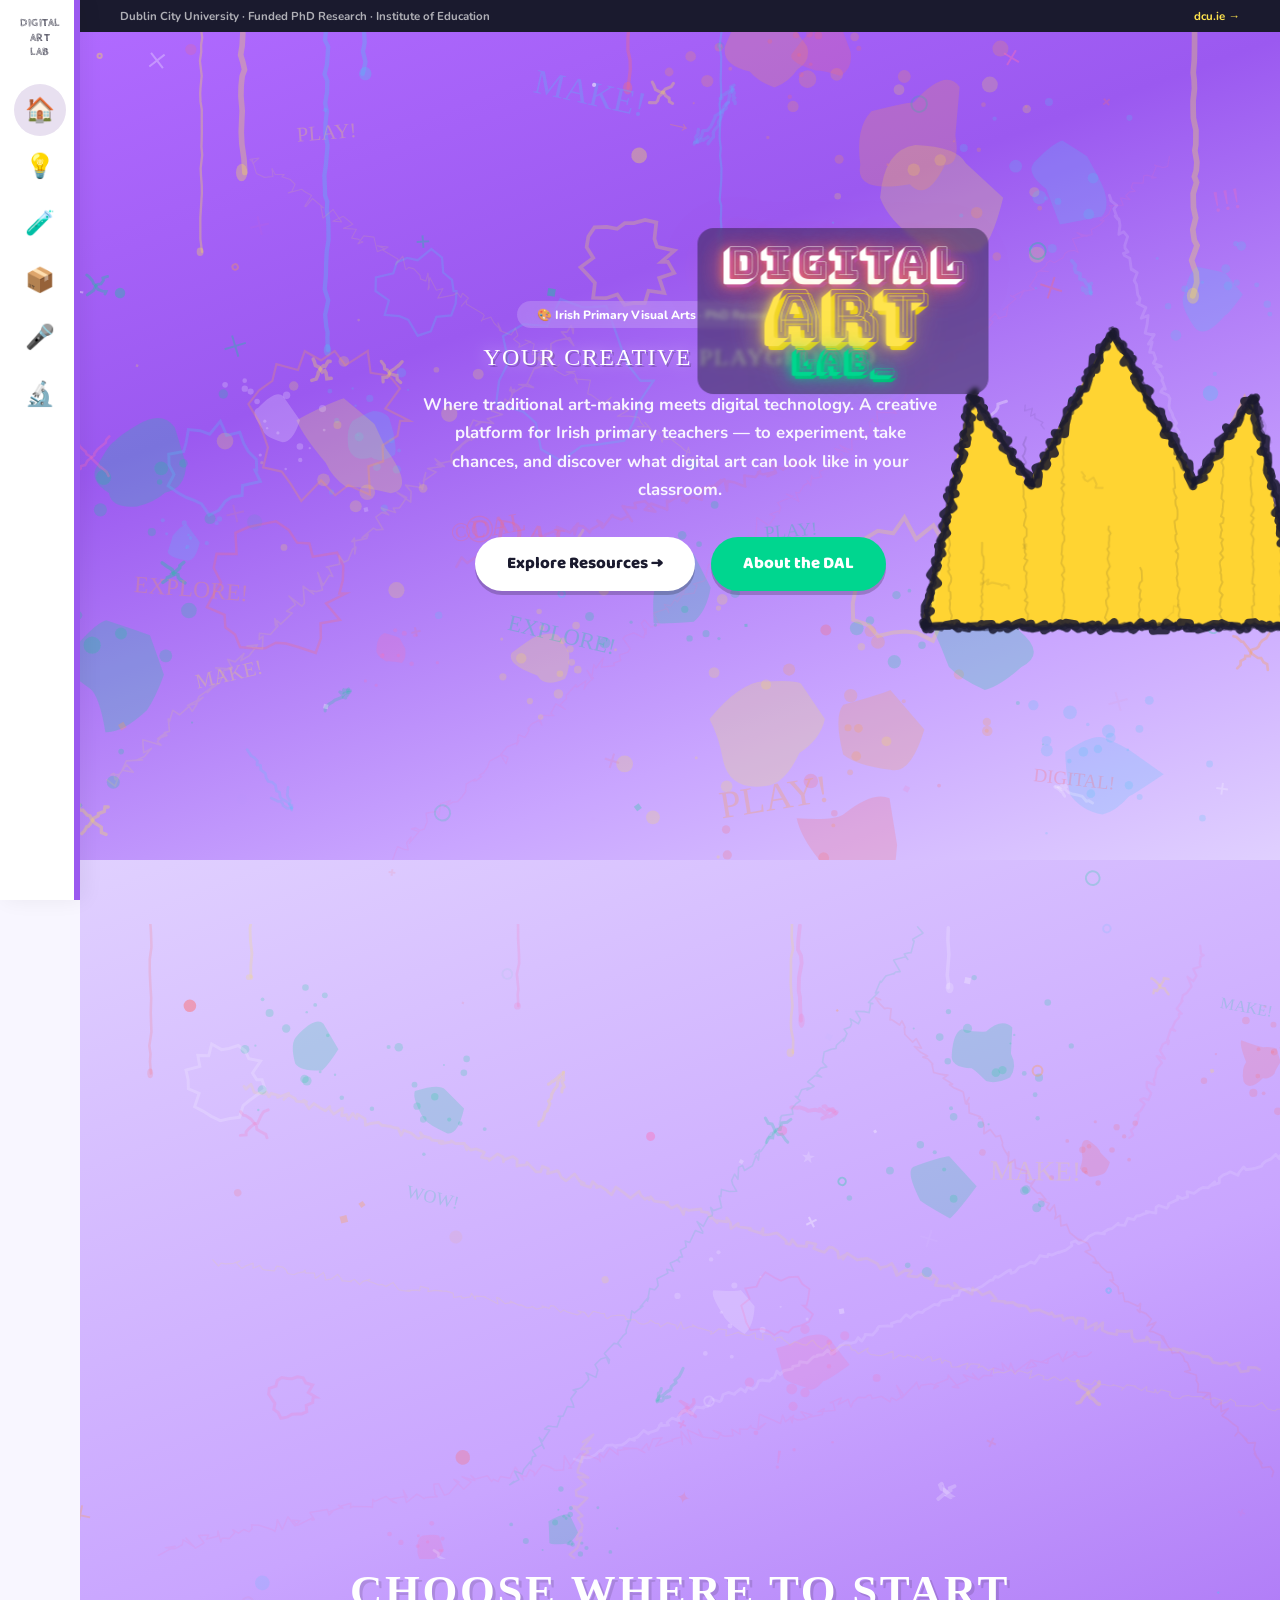
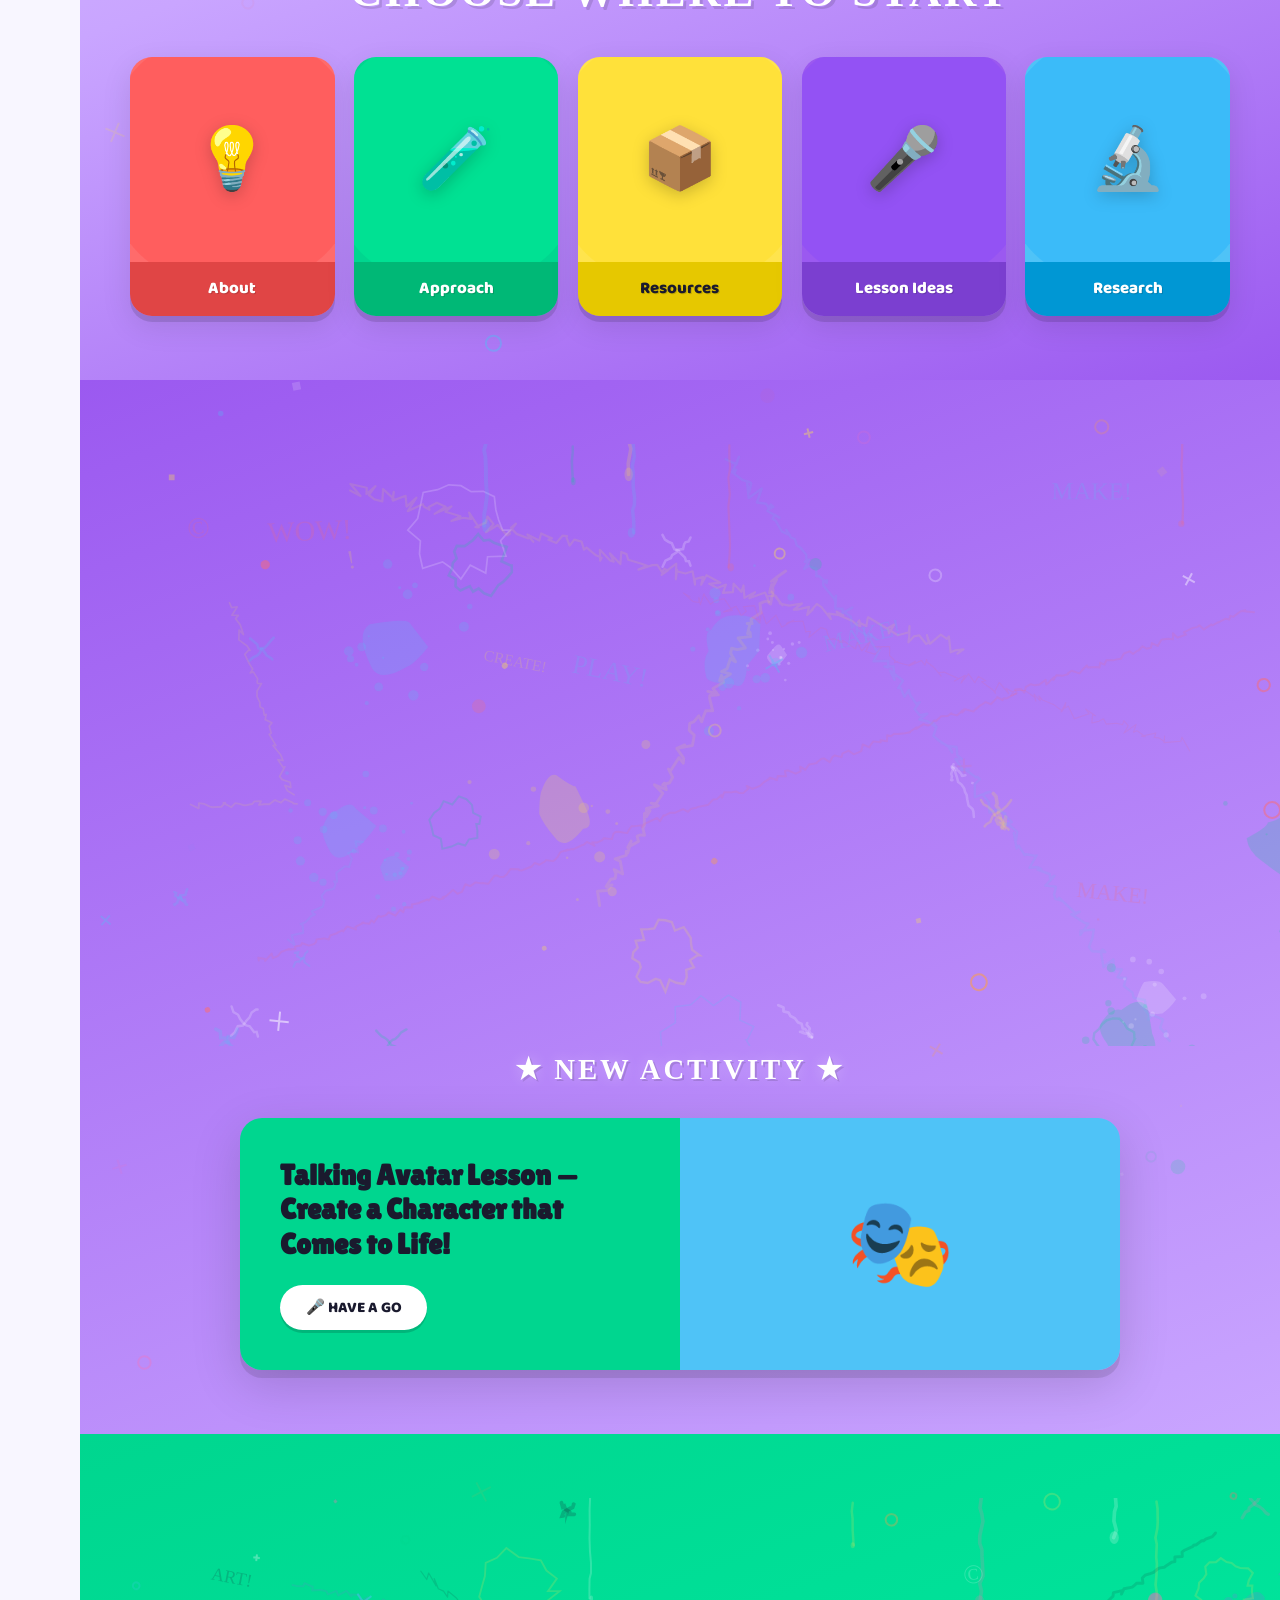
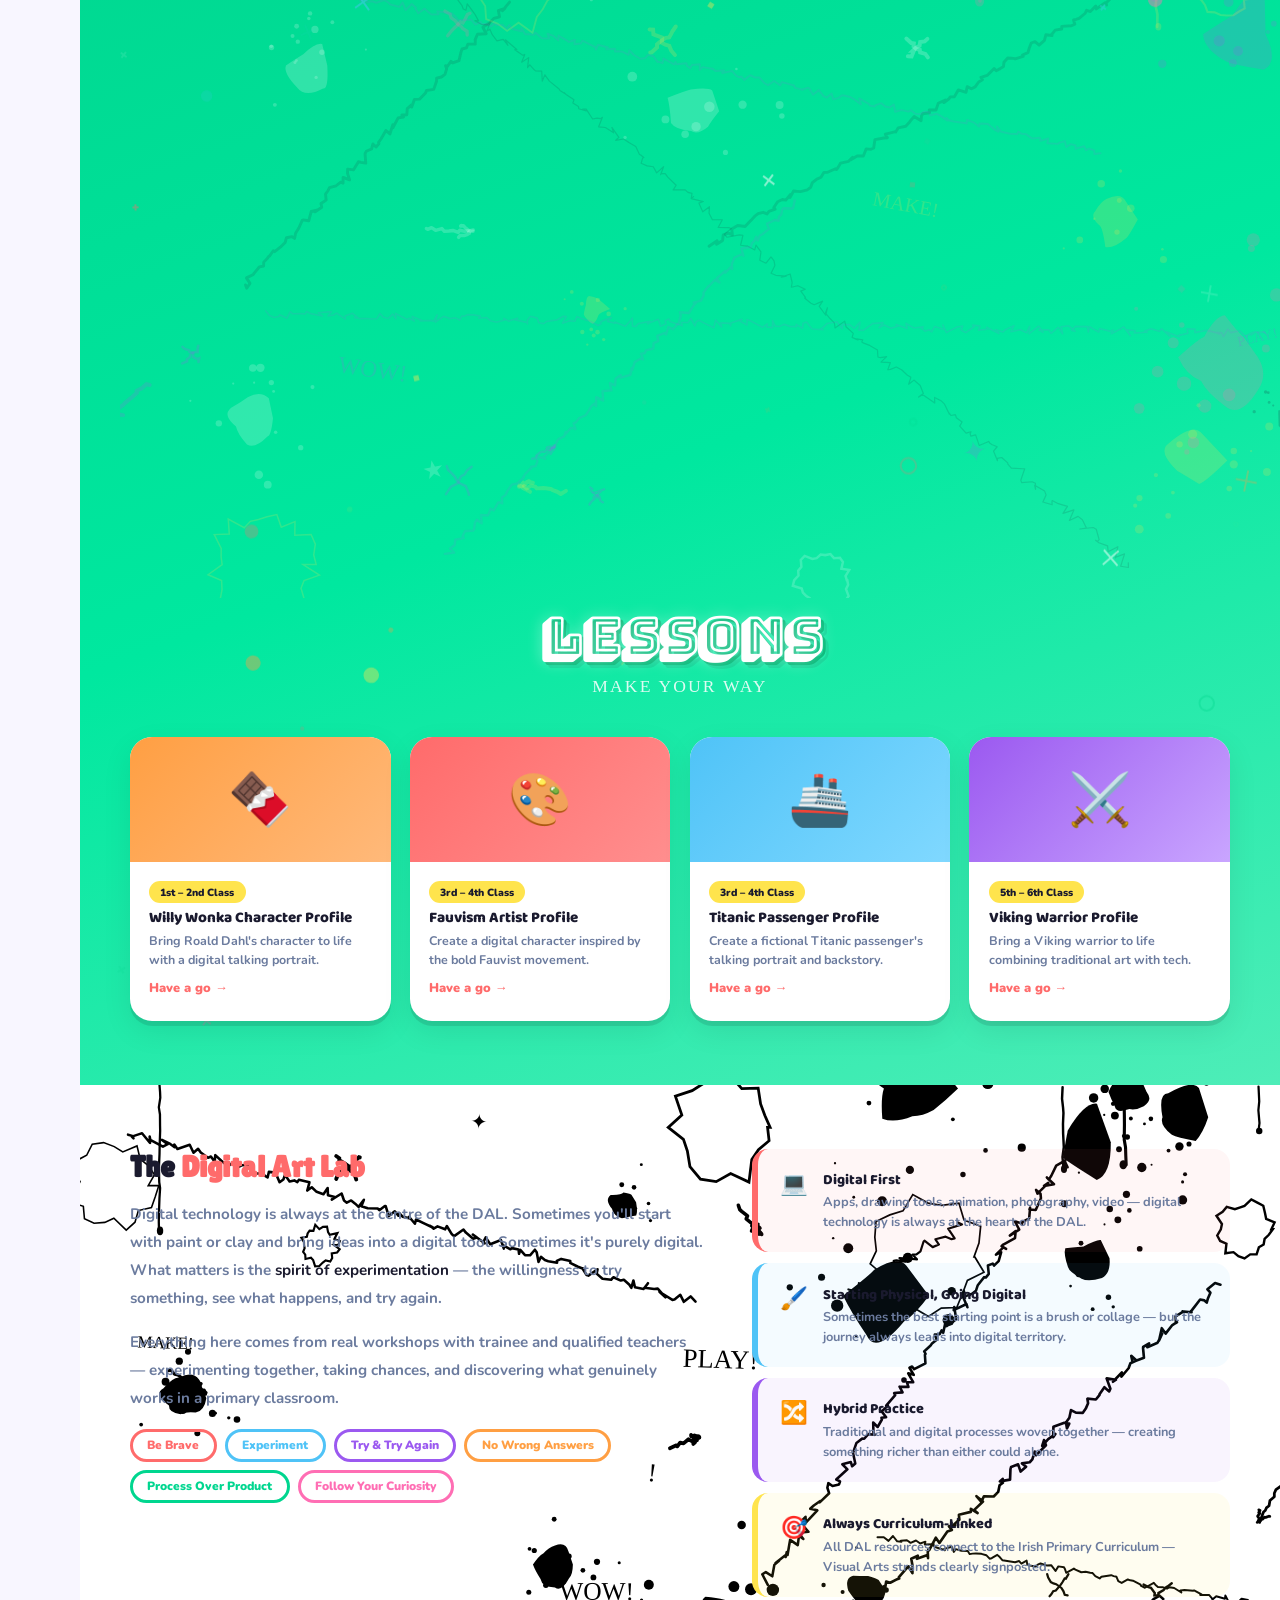
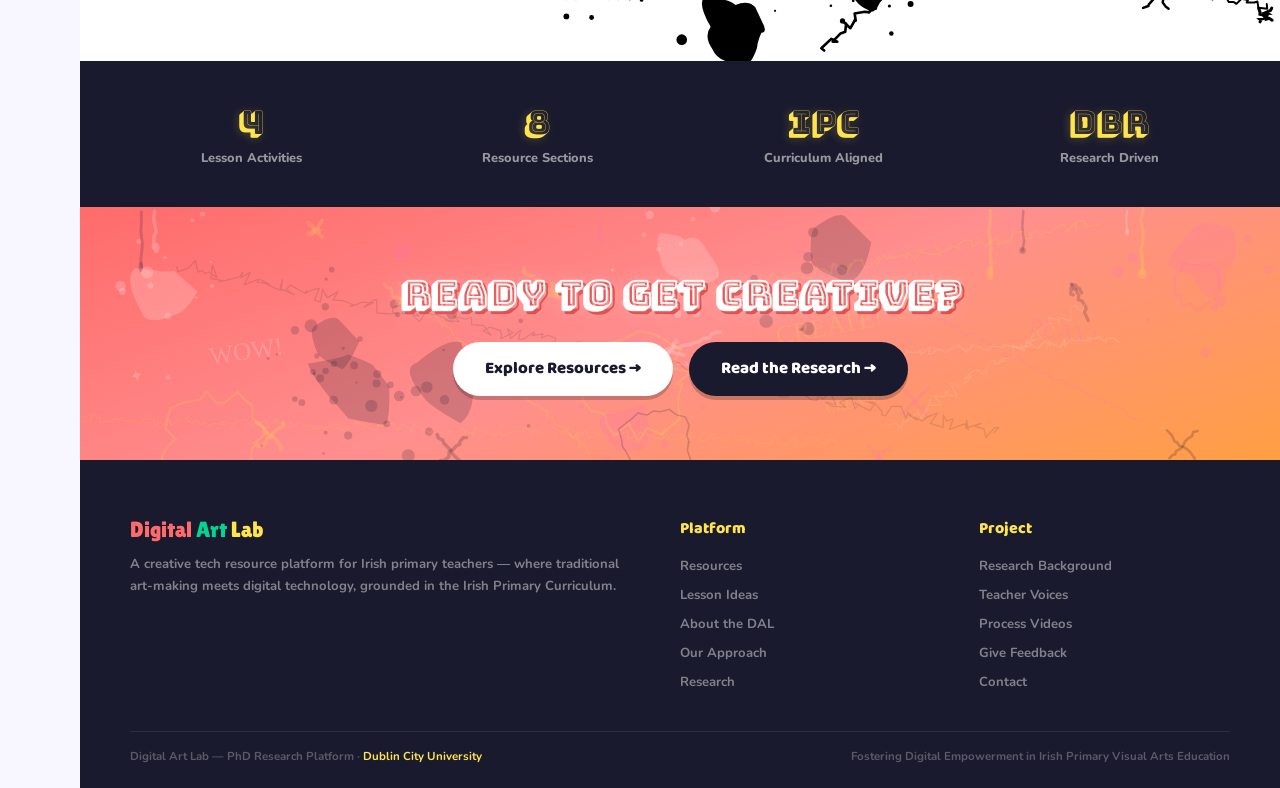
==== index.html @ 74986f84 "Add files via upload" ====
<!DOCTYPE html>
<html lang="en">
<head>
<meta charset="UTF-8">
<meta name="viewport" content="width=device-width, initial-scale=1.0">
<title>Digital Art Lab — Your Creative Playground</title>
<link rel="preconnect" href="https://fonts.googleapis.com">
<link href="https://fonts.googleapis.com/css2?family=Baloo+2:wght@600;700;800&family=Nunito:wght@400;600;700;800;900&family=Lilita+One&family=Bungee+Shade&family=Permanent+Marker&family=Cabin+Sketch:wght@700&family=Rubik+Mono+One&display=swap" rel="stylesheet">
<link rel="stylesheet" href="dal-style.css">
<style>
.hero{position:relative;min-height:92vh;display:flex;flex-direction:column;align-items:center;justify-content:center;text-align:center;overflow:hidden;background:linear-gradient(160deg,#B06AFF 0%,#9B59F0 35%,#C9A5FF 75%,#E0D0FF 100%);padding:3rem 2rem}
.hero canvas,.hero .anim-canvas{position:absolute;inset:0;width:100%;height:100%}
#heroStatic{z-index:0}#heroAnim{z-index:1}
.hero-content{position:relative;z-index:2}
.crown-wrap{position:relative;margin-bottom:.5rem;display:inline-block}
#crownCanvas{width:clamp(300px,50vw,540px);height:auto;aspect-ratio:1.4;display:block;margin:0 auto}
.hero-logo{position:absolute;z-index:3;text-align:center;top:52%;left:50%;transform:translate(-50%,-50%);background:rgba(26,26,46,.45);padding:.8rem 1.5rem;border-radius:16px;backdrop-filter:blur(2px)}
.logo-digital{font-family:'Bungee Shade',cursive;font-size:clamp(1.4rem,3.5vw,2.8rem);display:block;line-height:1;animation:logoIn .8s ease both;color:#fff;text-shadow:0 0 10px #FF6B6B,0 0 20px #FF6B6B,0 0 40px #FF6B6Baa,0 0 80px #FF6B6B55,3px 3px 0 #7B3FD0}
.logo-art{font-family:'Bungee Shade',cursive;font-size:clamp(2rem,5.5vw,4.2rem);display:block;line-height:.85;animation:logoIn .8s .15s ease both;opacity:0;color:#FFE44D;text-shadow:0 0 10px #FFE44D,0 0 25px #FFE44Dcc,0 0 50px #FFE44D66,0 0 100px #FFE44D33,4px 4px 0 #E6C800}
.logo-lab{font-family:'Bungee Shade',cursive;font-size:clamp(1rem,2.5vw,2rem);display:block;line-height:1.2;animation:logoIn .8s .3s ease both;opacity:0;color:#00D68F;text-shadow:0 0 10px #00D68F,0 0 20px #00D68F,0 0 40px #00D68Faa,0 0 80px #00D68F55,3px 3px 0 #00B876}
.hero-logo{animation:neonFlicker 4s ease-in-out infinite}
@keyframes logoIn{from{opacity:0;transform:translateY(20px) scale(.9)}to{opacity:1;transform:translateY(0) scale(1)}}
.hero-tagline{font-family:'Permanent Marker',cursive;font-size:clamp(1rem,2.2vw,1.5rem);color:var(--white);letter-spacing:.06em;text-shadow:0 0 15px rgba(255,255,255,.5),2px 2px 0 rgba(0,0,0,.2);animation:fadeUp .8s .5s ease both;opacity:0}
.hero-desc{font-size:1.05rem;line-height:1.7;color:rgba(255,255,255,.92);max-width:520px;margin:1.2rem auto 2rem;font-weight:700;animation:fadeUp .8s .65s ease both;opacity:0}
.hero-btns{display:flex;gap:1rem;justify-content:center;flex-wrap:wrap;animation:fadeUp .8s .8s ease both;opacity:0}
.dcu-badge{display:inline-block;background:rgba(255,255,255,.18);backdrop-filter:blur(10px);padding:.35rem 1.2rem;border-radius:50px;font-size:.75rem;font-weight:800;color:var(--white);margin-bottom:1rem;animation:fadeUp .8s ease both}

/* Choose */
.choose-section{background:linear-gradient(160deg,#E0D0FF,#C9A5FF 50%,#9B59F0);padding:4rem 2.5rem;text-align:center;position:relative;overflow:hidden}
.choose-title{font-family:'Permanent Marker',cursive;font-size:clamp(1.5rem,3.5vw,2.8rem);color:var(--white);letter-spacing:.06em;margin-bottom:2.5rem;text-shadow:3px 3px 0 rgba(0,0,0,.12);position:relative;z-index:2}
.choose-grid{display:grid;grid-template-columns:repeat(5,1fr);gap:1.2rem;max-width:1100px;margin:0 auto;position:relative;z-index:2}
.choose-card{border-radius:22px;overflow:hidden;transition:all .3s cubic-bezier(.34,1.56,.64,1);cursor:pointer;display:block;box-shadow:0 6px 0 rgba(0,0,0,.12),0 10px 30px rgba(0,0,0,.1)}
.choose-card:hover{transform:translateY(-12px) rotate(-2deg) scale(1.05);box-shadow:0 14px 0 rgba(0,0,0,.08),0 22px 50px rgba(0,0,0,.15)}
.cc-vis{aspect-ratio:1;display:flex;align-items:center;justify-content:center;position:relative;overflow:hidden}
.cc-vis .em{font-size:3.8rem;z-index:1;transition:transform .3s;filter:drop-shadow(0 4px 8px rgba(0,0,0,.2))}
.choose-card:hover .em{transform:scale(1.25) rotate(8deg)}
.cc-blob{position:absolute;width:120%;height:120%;border-radius:40%;opacity:.25;animation:cBlob 6s ease-in-out infinite}
@keyframes cBlob{0%,100%{transform:translate(-10%,-10%) rotate(0deg)}50%{transform:translate(5%,5%) rotate(180deg)}}
.cc-lbl{padding:.85rem;font-family:'Baloo 2',cursive;font-size:1.05rem;font-weight:800;color:var(--white);text-shadow:1px 1px 0 rgba(0,0,0,.15)}
.cc-1 .cc-vis{background:var(--coral)}.cc-1 .cc-blob{background:#FF3B3B}.cc-1 .cc-lbl{background:var(--coral-dark)}
.cc-2 .cc-vis{background:var(--green)}.cc-2 .cc-blob{background:#00FF9F}.cc-2 .cc-lbl{background:var(--green-dark)}
.cc-3 .cc-vis{background:var(--yellow)}.cc-3 .cc-blob{background:#FFD700}.cc-3 .cc-lbl{background:var(--yellow-dark);color:var(--navy)}
.cc-4 .cc-vis{background:var(--purple)}.cc-4 .cc-blob{background:#7B3FFF}.cc-4 .cc-lbl{background:var(--purple-dark)}
.cc-5 .cc-vis{background:var(--blue)}.cc-5 .cc-blob{background:#00A5FF}.cc-5 .cc-lbl{background:var(--blue-dark)}

/* Featured */
.featured{background:linear-gradient(160deg,#9B59F0,#C9A5FF);padding:4rem 2.5rem;text-align:center;position:relative;overflow:hidden}
.featured-label{font-family:'Permanent Marker',cursive;font-size:clamp(1.2rem,2.5vw,1.8rem);color:var(--white);letter-spacing:.1em;margin-bottom:2rem;text-shadow:0 0 15px rgba(255,255,255,.3),2px 2px 0 rgba(0,0,0,.12);position:relative;z-index:2;animation:neonPulse 2s ease-in-out infinite}
.featured-card{max-width:880px;margin:0 auto;display:grid;grid-template-columns:1fr 1fr;border-radius:22px;overflow:hidden;box-shadow:0 8px 0 rgba(0,0,0,.1),0 15px 50px rgba(0,0,0,.15);position:relative;z-index:2}
.fc-text{background:var(--green);padding:2.5rem;display:flex;flex-direction:column;justify-content:space-between;text-align:left;gap:1.5rem}
.fc-text h3{font-family:'Lilita One',cursive;font-size:1.8rem;color:var(--navy);line-height:1.2}
.fc-vis{background:var(--blue);display:flex;align-items:center;justify-content:center;font-size:5.5rem;min-height:240px}
.fc-vis .fl-em{animation:emFloat 3s ease-in-out infinite}
@keyframes emFloat{0%,100%{transform:translateY(0) rotate(0)}50%{transform:translateY(-15px) rotate(5deg)}}
.have-a-go{display:inline-flex;align-items:center;gap:.5rem;padding:.65rem 1.6rem;background:var(--white);color:var(--navy);border-radius:50px;font-family:'Baloo 2',cursive;font-size:.95rem;font-weight:800;box-shadow:0 3px 0 rgba(0,0,0,.15);transition:all .2s;border:none;cursor:pointer;width:fit-content}
.have-a-go:hover{transform:translateY(-2px);box-shadow:0 5px 0 rgba(0,0,0,.12)}

/* Lessons */
.lessons-section{background:linear-gradient(160deg,var(--green),#00E89F,#4EEDB8);padding:4rem 2.5rem;text-align:center;position:relative;overflow:hidden}
.s3d{font-family:'Bungee Shade',cursive;font-size:clamp(1.8rem,4.5vw,3.2rem);color:var(--white);text-shadow:0 0 15px rgba(255,255,255,.4),3px 3px 0 var(--green-dark),6px 6px 0 rgba(0,0,0,.08);margin-bottom:.3rem;position:relative;z-index:2}
.s-sub{font-family:'Permanent Marker',cursive;font-size:clamp(.8rem,1.5vw,1.1rem);color:rgba(255,255,255,.85);letter-spacing:.12em;margin-bottom:2.5rem;position:relative;z-index:2}
.lesson-grid{display:grid;grid-template-columns:repeat(4,1fr);gap:1.2rem;max-width:1100px;margin:0 auto;position:relative;z-index:2}
.lesson-card{background:var(--white);border-radius:22px;overflow:hidden;transition:all .3s cubic-bezier(.34,1.56,.64,1);cursor:pointer;display:block;box-shadow:0 5px 0 rgba(0,0,0,.1),0 10px 30px rgba(0,0,0,.08)}
.lesson-card:hover{transform:translateY(-10px) scale(1.03);box-shadow:0 12px 0 rgba(0,0,0,.08),0 20px 45px rgba(0,0,0,.12)}
.lc-top{height:125px;display:flex;align-items:center;justify-content:center;font-size:3.2rem}
.lc-top .le{z-index:1;transition:transform .3s}
.lesson-card:hover .le{transform:scale(1.2) rotate(-8deg)}
.lc-1 .lc-top{background:linear-gradient(135deg,var(--orange),#FFB97A)}.lc-2 .lc-top{background:linear-gradient(135deg,var(--coral),#FF8E8E)}.lc-3 .lc-top{background:linear-gradient(135deg,var(--blue),#80D8FF)}.lc-4 .lc-top{background:linear-gradient(135deg,var(--purple),var(--purple-light))}
.lc-body{padding:1.1rem 1.2rem 1.4rem;text-align:left}
.lc-age{display:inline-block;padding:.2rem .7rem;border-radius:50px;font-size:.65rem;font-weight:900;background:var(--yellow);color:var(--navy);margin-bottom:.4rem}
.lc-title{font-family:'Baloo 2',cursive;font-size:.95rem;font-weight:800;color:var(--navy);margin-bottom:.25rem;line-height:1.25}
.lc-desc{font-size:.78rem;line-height:1.5;color:#6B7B9E;font-weight:700}
.lc-cta{display:inline-block;margin-top:.6rem;font-weight:900;font-size:.8rem;color:var(--coral)}

.about-section{background:var(--white);padding:4rem 2.5rem;position:relative;overflow:hidden}
.about-inner{max-width:1100px;margin:0 auto;display:grid;grid-template-columns:1.2fr 1fr;gap:3rem;align-items:start;position:relative;z-index:2}
.about-text h2{font-family:'Lilita One',cursive;font-size:1.9rem;color:var(--navy);margin-bottom:1rem}.about-text h2 .acc{color:var(--coral)}
.about-text p{font-size:.95rem;line-height:1.85;color:#6B7B9E;font-weight:700;margin-bottom:1rem}.about-text strong{color:var(--navy)}

.stats-bar{background:var(--navy);padding:2.5rem;display:grid;grid-template-columns:repeat(4,1fr);gap:1.5rem;text-align:center}
.stat-num{font-family:'Bungee Shade',cursive;font-size:2rem;color:var(--yellow);text-shadow:0 0 10px #FFE44D55}.stat-label{font-size:.8rem;color:rgba(255,255,255,.55);font-weight:800;margin-top:.3rem}

.cta-banner{background:linear-gradient(160deg,var(--coral),#FF8E8E,var(--orange));padding:4rem 2.5rem;text-align:center;position:relative;overflow:hidden}
.cta-banner h2{font-family:'Bungee Shade',cursive;font-size:clamp(1.3rem,3vw,2.2rem);color:var(--white);text-shadow:0 0 20px rgba(255,255,255,.3),3px 3px 0 var(--coral-dark);margin-bottom:1.5rem;position:relative;z-index:2}
.cta-btns{display:flex;gap:1rem;justify-content:center;flex-wrap:wrap;position:relative;z-index:2}

@media(max-width:900px){.choose-grid{grid-template-columns:repeat(3,1fr)}.lesson-grid{grid-template-columns:1fr 1fr}.featured-card{grid-template-columns:1fr}.about-inner{grid-template-columns:1fr}.stats-bar{grid-template-columns:1fr 1fr}.hero{min-height:75vh}}
@media(max-width:600px){.choose-grid{grid-template-columns:1fr 1fr}.lesson-grid{grid-template-columns:1fr}}
</style>
</head>
<body>
<aside class="sidebar"><div class="sidebar-logo"><span>DIGITAL</span><span>ART</span><span>LAB</span></div>
<ul class="sidebar-nav"><li><a href="index.html" class="active">🏠<span class="tip">Home</span></a></li><li><a href="about.html">💡<span class="tip">About</span></a></li><li><a href="approach.html">🧪<span class="tip">Approach</span></a></li><li><a href="resources.html">📦<span class="tip">Resources</span></a></li><li><a href="talking-avatar.html">🎤<span class="tip">Lessons</span></a></li><li><a href="research.html">🔬<span class="tip">Research</span></a></li></ul></aside>
<div class="main">
<div class="dcu-bar"><span>Dublin City University · Funded PhD Research · Institute of Education</span><a href="https://www.dcu.ie" target="_blank">dcu.ie →</a></div>
<section class="hero">
  <canvas id="heroStatic"></canvas><canvas id="heroAnim" class="anim-canvas"></canvas>
  <div class="hero-content">
    <span class="dcu-badge">🎨 Irish Primary Visual Arts · PhD Research · DCU</span>
    <div class="crown-wrap"><canvas id="crownCanvas" width="600" height="430"></canvas>
      <div class="hero-logo"><span class="logo-digital">DIGITAL</span><span class="logo-art">ART</span><span class="logo-lab">LAB_</span></div>
    </div>
    <p class="hero-tagline">YOUR CREATIVE PLAYGROUND</p>
    <p class="hero-desc">Where traditional art-making meets digital technology. A creative platform for Irish primary teachers — to experiment, take chances, and discover what digital art can look like in your classroom.</p>
    <div class="hero-btns"><a href="resources.html" class="btn btn-white">Explore Resources →</a><a href="about.html" class="btn btn-green">About the DAL</a></div>
  </div>
</section>
<section class="choose-section"><canvas id="chooseStatic"></canvas><canvas id="chooseAnim" class="anim-canvas"></canvas>
  <h2 class="choose-title">CHOOSE WHERE TO START</h2>
  <div class="choose-grid">
    <a href="about.html" class="choose-card cc-1"><div class="cc-vis"><div class="cc-blob"></div><span class="em">💡</span></div><div class="cc-lbl">About</div></a>
    <a href="approach.html" class="choose-card cc-2"><div class="cc-vis"><div class="cc-blob"></div><span class="em">🧪</span></div><div class="cc-lbl">Approach</div></a>
    <a href="resources.html" class="choose-card cc-3"><div class="cc-vis"><div class="cc-blob"></div><span class="em">📦</span></div><div class="cc-lbl">Resources</div></a>
    <a href="talking-avatar.html" class="choose-card cc-4"><div class="cc-vis"><div class="cc-blob"></div><span class="em">🎤</span></div><div class="cc-lbl">Lesson Ideas</div></a>
    <a href="research.html" class="choose-card cc-5"><div class="cc-vis"><div class="cc-blob"></div><span class="em">🔬</span></div><div class="cc-lbl">Research</div></a>
  </div>
</section>
<section class="featured"><canvas id="featuredStatic"></canvas><canvas id="featuredAnim" class="anim-canvas"></canvas>
  <h2 class="featured-label">★ NEW ACTIVITY ★</h2>
  <div class="featured-card"><div class="fc-text"><h3>Talking Avatar Lesson — Create a Character that Comes to Life!</h3><a href="talking-avatar.html" class="have-a-go">🎤 HAVE A GO</a></div><div class="fc-vis"><span class="fl-em">🎭</span></div></div>
</section>
<section class="lessons-section"><canvas id="lessonsStatic"></canvas><canvas id="lessonsAnim" class="anim-canvas"></canvas>
  <h2 class="s3d">LESSONS</h2><p class="s-sub">MAKE YOUR WAY</p>
  <div class="lesson-grid">
    <a href="talking-avatar.html" class="lesson-card lc-1"><div class="lc-top"><span class="le">🍫</span></div><div class="lc-body"><span class="lc-age">1st – 2nd Class</span><div class="lc-title">Willy Wonka Character Profile</div><div class="lc-desc">Bring Roald Dahl's character to life with a digital talking portrait.</div><span class="lc-cta">Have a go →</span></div></a>
    <a href="talking-avatar.html" class="lesson-card lc-2"><div class="lc-top"><span class="le">🎨</span></div><div class="lc-body"><span class="lc-age">3rd – 4th Class</span><div class="lc-title">Fauvism Artist Profile</div><div class="lc-desc">Create a digital character inspired by the bold Fauvist movement.</div><span class="lc-cta">Have a go →</span></div></a>
    <a href="talking-avatar.html" class="lesson-card lc-3"><div class="lc-top"><span class="le">🚢</span></div><div class="lc-body"><span class="lc-age">3rd – 4th Class</span><div class="lc-title">Titanic Passenger Profile</div><div class="lc-desc">Create a fictional Titanic passenger's talking portrait and backstory.</div><span class="lc-cta">Have a go →</span></div></a>
    <a href="talking-avatar.html" class="lesson-card lc-4"><div class="lc-top"><span class="le">⚔️</span></div><div class="lc-body"><span class="lc-age">5th – 6th Class</span><div class="lc-title">Viking Warrior Profile</div><div class="lc-desc">Bring a Viking warrior to life combining traditional art with tech.</div><span class="lc-cta">Have a go →</span></div></a>
  </div>
</section>
<section class="about-section"><canvas id="aboutStatic" style="position:absolute;inset:0;width:100%;height:100%;z-index:0;pointer-events:none"></canvas>
  <div class="about-inner">
    <div class="about-text"><h2>The <span class="acc">Digital Art Lab</span></h2>
      <p>Digital technology is always at the centre of the DAL. Sometimes you'll start with paint or clay and bring ideas into a digital tool. Sometimes it's purely digital. What matters is the <strong>spirit of experimentation</strong> — the willingness to try something, see what happens, and try again.</p>
      <p>Everything here comes from real workshops with trainee and qualified teachers — experimenting together, taking chances, and discovering what genuinely works in a primary classroom.</p>
      <div class="tag-cloud"><span class="tag">Be Brave</span><span class="tag">Experiment</span><span class="tag">Try &amp; Try Again</span><span class="tag">No Wrong Answers</span><span class="tag">Process Over Product</span><span class="tag">Follow Your Curiosity</span></div>
    </div>
    <div style="display:flex;flex-direction:column;gap:.7rem">
      <div class="fcard"><span class="fi">💻</span><div><div class="ft">Digital First</div><div class="fb">Apps, drawing tools, animation, photography, video — digital technology is always at the heart of the DAL.</div></div></div>
      <div class="fcard"><span class="fi">🖌️</span><div><div class="ft">Starting Physical, Going Digital</div><div class="fb">Sometimes the best starting point is a brush or collage — but the journey always leads into digital territory.</div></div></div>
      <div class="fcard"><span class="fi">🔀</span><div><div class="ft">Hybrid Practice</div><div class="fb">Traditional and digital processes woven together — creating something richer than either could alone.</div></div></div>
      <div class="fcard"><span class="fi">🎯</span><div><div class="ft">Always Curriculum-Linked</div><div class="fb">All DAL resources connect to the Irish Primary Curriculum — Visual Arts strands clearly signposted.</div></div></div>
    </div>
  </div>
</section>
<div class="stats-bar"><div><div class="stat-num">4</div><div class="stat-label">Lesson Activities</div></div><div><div class="stat-num">8</div><div class="stat-label">Resource Sections</div></div><div><div class="stat-num">IPC</div><div class="stat-label">Curriculum Aligned</div></div><div><div class="stat-num">DBR</div><div class="stat-label">Research Driven</div></div></div>
<section class="cta-banner"><canvas id="ctaStatic" style="position:absolute;inset:0;width:100%;height:100%;z-index:0;pointer-events:none"></canvas><h2>READY TO GET CREATIVE?</h2><div class="cta-btns"><a href="resources.html" class="btn btn-white">Explore Resources →</a><a href="research.html" class="btn btn-navy">Read the Research →</a></div></section>
<footer><div class="footer-grid"><div><div class="f-logo"><span class="c1">Digital </span><span class="c2">Art </span><span class="c3">Lab</span></div><p class="f-desc">A creative tech resource platform for Irish primary teachers — where traditional art-making meets digital technology, grounded in the Irish Primary Curriculum.</p></div><div><p class="f-heading">Platform</p><ul class="f-links"><li><a href="resources.html">Resources</a></li><li><a href="talking-avatar.html">Lesson Ideas</a></li><li><a href="about.html">About the DAL</a></li><li><a href="approach.html">Our Approach</a></li><li><a href="research.html">Research</a></li></ul></div><div><p class="f-heading">Project</p><ul class="f-links"><li><a href="research.html">Research Background</a></li><li><a href="#">Teacher Voices</a></li><li><a href="#">Process Videos</a></li><li><a href="#">Give Feedback</a></li><li><a href="#">Contact</a></li></ul></div></div><div class="f-bottom"><p>Digital Art Lab — PhD Research Platform · <a href="https://www.dcu.ie" target="_blank">Dublin City University</a></p><p>Fostering Digital Empowerment in Irish Primary Visual Arts Education</p></div></footer>
</div>
<script src="dal-art.js"></script>
<script>
// Paint crown with jittery hand-drawn strokes
function paintCrown(){
  const c=document.getElementById('crownCanvas'),ctx=c.getContext('2d'),W=c.width,H=c.height;
  ctx.clearRect(0,0,W,H);
  const bY=H*.82,bL=W*.15,bR=W*.85;
  const p1={x:W*.24,y:H*.22},p2={x:W*.5,y:H*.05},p3={x:W*.76,y:H*.22};
  const v1={x:W*.35,y:H*.45},v2={x:W*.65,y:H*.45};
  // Yellow fill — two sloppy passes
  for(let pass=0;pass<2;pass++){
    ctx.fillStyle=pass===0?'#FFD93D':'rgba(255,200,30,.35)';
    const j=pass===0?5:10;ctx.beginPath();
    ctx.moveTo(bL+rnd(-j,j),bY+rnd(-j/2,j/2));
    ctx.lineTo(p1.x+rnd(-j,j),p1.y+rnd(-j,j));ctx.lineTo(v1.x+rnd(-j,j),v1.y+rnd(-j,j));
    ctx.lineTo(p2.x+rnd(-j,j),p2.y+rnd(-j,j));ctx.lineTo(v2.x+rnd(-j,j),v2.y+rnd(-j,j));
    ctx.lineTo(p3.x+rnd(-j,j),p3.y+rnd(-j,j));ctx.lineTo(bR+rnd(-j,j),bY+rnd(-j/2,j/2));
    ctx.closePath();ctx.fill();
  }
  // Black outlines — 3 rough passes
  for(let pass=0;pass<3;pass++){
    const lw=pass===0?rnd(8,11):rnd(3,6),j=pass===0?5:3,a=pass===0?'dd':'88';
    ctx.strokeStyle='#1A1A2E'+a;ctx.lineWidth=lw;ctx.lineCap='round';ctx.lineJoin='round';
    jitterLine(ctx,bL,bY,p1.x,p1.y,j);jitterLine(ctx,p1.x,p1.y,v1.x,v1.y,j);
    jitterLine(ctx,v1.x,v1.y,p2.x,p2.y,j);jitterLine(ctx,p2.x,p2.y,v2.x,v2.y,j);
    jitterLine(ctx,v2.x,v2.y,p3.x,p3.y,j);jitterLine(ctx,p3.x,p3.y,bR,bY,j);
    jitterLine(ctx,bL,bY,bR,bY,j);
  }
  // Hatching
  ctx.strokeStyle='rgba(26,26,46,.12)';ctx.lineWidth=2;
  for(let x=bL+30;x<bR-20;x+=rnd(25,50)){jitterLine(ctx,x+rnd(-3,3),bY-5,x+rnd(-5,5),bY-rnd(60,bY-H*.3),2);}
  // Scratches
  for(let i=0;i<rnd(4,8);i++){ctx.strokeStyle='rgba(26,26,46,.08)';ctx.lineWidth=rnd(1,2.5);
    const sx=rnd(bL+20,bR-20),sy=rnd(H*.3,bY-10);jitterLine(ctx,sx,sy,sx+rnd(-40,40),sy+rnd(-30,30),4);}
}

// Paint hero background
function paintHeroBg(){
  const c=document.getElementById('heroStatic'),sec=c.parentElement;
  c.width=sec.offsetWidth;c.height=sec.offsetHeight;
  const ctx=c.getContext('2d'),W=c.width,H=c.height;
  for(let i=0;i<rnd(14,24);i++)splatter(ctx,rnd(0,W),rnd(0,H),pick(COLS)+'35',rnd(15,65));
  for(let i=0;i<rnd(6,14);i++)drip(ctx,rnd(0,W),rnd(-10,5),pick(COLS)+'50',rnd(40,H*.4),rnd(2,6));
  for(let i=0;i<rnd(5,12);i++)wobblyCircle(ctx,rnd(0,W),rnd(0,H),rnd(20,80),pick(COLS)+'40',rnd(2,4));
  for(let i=0;i<rnd(6,14);i++)sketchyX(ctx,rnd(0,W),rnd(0,H),rnd(8,20),pick(COLS)+'50');
  const words=['CREATE!','MAKE!','PLAY!','EXPLORE!','ART!','DIGITAL!','IMAGINE!','EXPERIMENT!','WOW!','★','✦','©DAL','→','!!!'];
  for(let i=0;i<rnd(10,18);i++)scrawlText(ctx,pick(words),rnd(0,W),rnd(0,H),pick(COLS)+'45',rnd(16,40));
  for(let i=0;i<rnd(3,8);i++)sketchyArrow(ctx,rnd(0,W),rnd(0,H),rnd(0,Math.PI*2),rnd(30,80),pick(COLS)+'35');
  for(let i=0;i<rnd(4,10);i++){ctx.strokeStyle=pick(COLS)+'20';ctx.lineWidth=rnd(1,3);jitterLine(ctx,rnd(0,W),rnd(0,H),rnd(0,W),rnd(0,H),rnd(3,8));}
}

function init(){
  paintHeroBg();paintCrown();
  paintSection('chooseStatic',['#ffffff','#FFE44D','#FF6B6B','#00D68F','#FF6EB4']);
  paintSection('featuredStatic',['#ffffff','#FFE44D','#FF6B6B','#00D68F','#4FC3F7']);
  paintSection('lessonsStatic',['#ffffff','#FFE44D','#1A1A2E','#FF6EB4','#9B59F0']);
  paintSection('aboutStatic',['#9B59F022','#FF6B6B22','#FFE44D22','#00D68F22','#4FC3F722']);
  paintSection('ctaStatic',['#ffffff','#FFE44D','#1A1A2E','#FF6EB4']);
  // Animated overlays
  initAnimatedOverlay('heroAnim');
  initAnimatedOverlay('chooseAnim');
  initAnimatedOverlay('featuredAnim');
  initAnimatedOverlay('lessonsAnim');
}
window.addEventListener('load',init);
window.addEventListener('resize',()=>{clearTimeout(window._rt);window._rt=setTimeout(init,200);});
</script>
</body>
</html>
---- dal-style.css ----
/* ====== DAL SHARED STYLES v2 ====== */
:root {
  --purple:#9B59F0;--purple-dark:#7B3FD0;--purple-light:#C9A5FF;
  --green:#00D68F;--green-dark:#00B876;--blue:#4FC3F7;--blue-dark:#0097D4;
  --coral:#FF6B6B;--coral-dark:#E04545;--yellow:#FFE44D;--yellow-dark:#E6C800;
  --orange:#FF9F43;--pink:#FF6EB4;--navy:#1A1A2E;--white:#FFFFFF;--bg:#F8F6FF;
}
*,*::before,*::after{box-sizing:border-box;margin:0;padding:0}
html{scroll-behavior:smooth}
body{font-family:'Nunito',sans-serif;background:var(--bg);color:var(--navy);overflow-x:hidden}
a{text-decoration:none;color:inherit}

/* ====== SIDEBAR ====== */
.sidebar{position:fixed;left:0;top:0;bottom:0;width:80px;background:var(--white);z-index:200;display:flex;flex-direction:column;align-items:center;padding:1rem 0;box-shadow:4px 0 20px rgba(0,0,0,.06)}
.sidebar::after{content:'';position:absolute;right:0;top:0;bottom:0;width:6px;background:var(--purple)}
.sidebar-logo{font-family:'Cabin Sketch',cursive;font-size:.7rem;text-align:center;line-height:1.3;color:var(--navy);margin-bottom:1.5rem;letter-spacing:.05em;font-weight:700}
.sidebar-logo span{display:block}
.sidebar-nav{display:flex;flex-direction:column;align-items:center;gap:.3rem;list-style:none;flex:1}
.sidebar-nav a{width:52px;height:52px;border-radius:50%;display:flex;align-items:center;justify-content:center;font-size:1.5rem;transition:all .25s;position:relative;color:var(--navy)}
.sidebar-nav a:hover{background:var(--purple-light);transform:scale(1.15)}
.sidebar-nav a.active{background:#E8E0F0}
.sidebar-nav a .tip{position:absolute;left:68px;background:var(--navy);color:var(--white);padding:.3rem .8rem;border-radius:8px;font-size:.68rem;font-weight:800;white-space:nowrap;opacity:0;pointer-events:none;transition:all .2s;transform:translateX(-5px);z-index:999}
.sidebar-nav a:hover .tip{opacity:1;transform:translateX(0)}

.main{margin-left:80px}
.dcu-bar{background:var(--navy);padding:.5rem 2.5rem;display:flex;align-items:center;justify-content:space-between;font-size:.72rem;color:rgba(255,255,255,.65);font-weight:700}
.dcu-bar a{color:var(--yellow)}

/* ====== PAGE HERO ====== */
.page-hero{position:relative;padding:4rem 2.5rem 3rem;text-align:center;overflow:hidden}
.page-hero canvas{position:absolute;inset:0;width:100%;height:100%;z-index:0;pointer-events:none}
.page-hero .hero-content{position:relative;z-index:2}
.page-hero h1{font-family:'Bungee Shade',cursive;font-size:clamp(1.8rem,4.5vw,3.2rem);color:var(--white);margin-bottom:.8rem;line-height:1;text-shadow:3px 3px 0 rgba(0,0,0,.15),6px 6px 0 rgba(0,0,0,.08)}
.page-hero .subtitle{font-family:'Permanent Marker',cursive;font-size:clamp(.9rem,1.8vw,1.3rem);color:rgba(255,255,255,.9);max-width:650px;margin:.5rem auto 0;line-height:1.6}

/* ====== NEON TEXT ====== */
.neon-coral{color:#FF6B6B;text-shadow:0 0 10px #FF6B6B,0 0 20px #FF6B6B,0 0 40px #FF6B6B55,0 0 80px #FF6B6B33;animation:neonPulse 2s ease-in-out infinite}
.neon-green{color:#00D68F;text-shadow:0 0 10px #00D68F,0 0 20px #00D68F,0 0 40px #00D68F55,0 0 80px #00D68F33;animation:neonPulse 2.5s ease-in-out infinite .3s}
.neon-yellow{color:#FFE44D;text-shadow:0 0 10px #FFE44D,0 0 20px #FFE44D,0 0 40px #FFE44D55,0 0 80px #FFE44D33;animation:neonPulse 2s ease-in-out infinite .6s}
.neon-blue{color:#4FC3F7;text-shadow:0 0 10px #4FC3F7,0 0 20px #4FC3F7,0 0 40px #4FC3F755,0 0 80px #4FC3F733;animation:neonPulse 2.2s ease-in-out infinite .2s}
.neon-purple{color:#C9A5FF;text-shadow:0 0 10px #9B59F0,0 0 20px #9B59F0,0 0 40px #9B59F055,0 0 80px #9B59F033;animation:neonPulse 2.3s ease-in-out infinite .5s}
@keyframes neonPulse{0%,100%{filter:brightness(1)}50%{filter:brightness(1.3)}}
@keyframes neonFlicker{0%,19%,21%,23%,25%,54%,56%,100%{opacity:1}20%,24%,55%{opacity:.6}}

/* ====== CONTENT SECTIONS ====== */
.sec{position:relative;padding:3.5rem 2.5rem;overflow:hidden}
.sec canvas{position:absolute;inset:0;width:100%;height:100%;z-index:0;pointer-events:none}
.sec .inner{position:relative;z-index:1;max-width:1100px;margin:0 auto}
.sec-tag{font-family:'Permanent Marker',cursive;font-size:.9rem;letter-spacing:.08em;margin-bottom:.5rem}
.sec-h{font-family:'Bungee Shade',cursive;font-size:clamp(1.4rem,3vw,2.2rem);margin-bottom:.6rem}
.sec-body{font-size:.95rem;line-height:1.7;color:#6B7B9E;max-width:600px;font-weight:700;margin-bottom:2rem}

/* ====== ANIMATED OVERLAY ====== */
.anim-canvas{position:absolute;inset:0;width:100%;height:100%;z-index:1;pointer-events:none}

/* ====== BUTTONS ====== */
.btn{padding:.85rem 2rem;border-radius:50px;font-family:'Baloo 2',cursive;font-size:1.05rem;font-weight:800;border:none;cursor:pointer;transition:all .25s;display:inline-flex;align-items:center;gap:.5rem;box-shadow:0 4px 0 rgba(0,0,0,.2)}
.btn:hover{transform:translateY(-3px);box-shadow:0 7px 0 rgba(0,0,0,.15)}
.btn:active{transform:translateY(1px);box-shadow:0 2px 0 rgba(0,0,0,.2)}
.btn-white{background:var(--white);color:var(--navy)}
.btn-green{background:var(--green);color:var(--white)}
.btn-coral{background:var(--coral);color:var(--white)}
.btn-navy{background:var(--navy);color:var(--white)}
.btn-purple{background:var(--purple);color:var(--white)}

/* ====== CARDS ====== */
.card{background:var(--white);border-radius:22px;overflow:hidden;transition:all .3s cubic-bezier(.34,1.56,.64,1);box-shadow:0 5px 0 rgba(0,0,0,.1),0 10px 30px rgba(0,0,0,.08)}
.card:hover{transform:translateY(-10px) scale(1.03);box-shadow:0 12px 0 rgba(0,0,0,.08),0 20px 45px rgba(0,0,0,.12)}

/* Feature cards with left border */
.fcard{padding:1.2rem 1.4rem;border-radius:16px;display:flex;gap:.9rem;align-items:flex-start;transition:all .25s;cursor:default}
.fcard:hover{transform:translateX(8px)}
.fcard .fi{font-size:1.4rem;flex-shrink:0}
.fcard .ft{font-family:'Baloo 2',cursive;font-weight:800;font-size:.9rem;color:var(--navy);margin-bottom:.1rem}
.fcard .fb{font-size:.8rem;line-height:1.55;color:#6B7B9E;font-weight:700}
.fcard:nth-child(1){background:#FF6B6B10;border-left:6px solid var(--coral)}
.fcard:nth-child(2){background:#4FC3F710;border-left:6px solid var(--blue)}
.fcard:nth-child(3){background:#9B59F010;border-left:6px solid var(--purple)}
.fcard:nth-child(4){background:#FFE44D15;border-left:6px solid var(--yellow)}
.fcard:nth-child(5){background:#00D68F10;border-left:6px solid var(--green)}
.fcard:nth-child(6){background:#FF6EB410;border-left:6px solid var(--pink)}

/* Principle cards */
.pcard{background:var(--white);border-radius:22px;padding:2rem 1.8rem;text-align:center;box-shadow:0 6px 25px rgba(44,62,107,.07);transition:all .25s;position:relative;overflow:hidden}
.pcard:hover{transform:translateY(-6px);box-shadow:0 12px 35px rgba(44,62,107,.12)}
.pcard::before{content:'';position:absolute;top:0;left:0;right:0;height:6px}
.pcard:nth-child(1)::before{background:var(--coral)}.pcard:nth-child(2)::before{background:var(--green)}.pcard:nth-child(3)::before{background:var(--purple)}
.pcard .pi{font-size:2.5rem;margin-bottom:.8rem}
.pcard .pt{font-family:'Baloo 2',cursive;font-size:1.1rem;font-weight:700;color:var(--navy);margin-bottom:.5rem}
.pcard .pb{font-size:.88rem;line-height:1.65;color:#6B7B9E;font-weight:600}

/* Step cards */
.scard{background:var(--white);border-radius:22px;padding:1.8rem 1.4rem;text-align:center;box-shadow:0 5px 20px rgba(44,62,107,.06);transition:all .25s}
.scard:hover{transform:translateY(-6px)}
.scard .sn{width:48px;height:48px;border-radius:50%;display:flex;align-items:center;justify-content:center;font-family:'Bungee Shade',cursive;font-size:1rem;color:var(--white);margin:0 auto .8rem}
.scard:nth-child(1) .sn{background:var(--coral)}.scard:nth-child(2) .sn{background:var(--green)}.scard:nth-child(3) .sn{background:var(--purple)}.scard:nth-child(4) .sn{background:var(--orange)}.scard:nth-child(5) .sn{background:var(--blue)}
.scard h4{font-family:'Baloo 2',cursive;font-size:.95rem;font-weight:700;color:var(--navy);margin-bottom:.4rem}
.scard p{font-size:.82rem;line-height:1.55;color:#6B7B9E;font-weight:600}

/* Tags */
.tag-cloud{display:flex;flex-wrap:wrap;gap:.5rem;margin-top:1rem}
.tag{padding:.35rem .9rem;border-radius:50px;font-weight:900;font-size:.75rem;border:3px solid;transition:all .25s;cursor:default}
.tag:hover{transform:scale(1.1) rotate(-3deg)}
.tag:nth-child(1){border-color:var(--coral);color:var(--coral)}.tag:nth-child(2){border-color:var(--blue);color:var(--blue)}.tag:nth-child(3){border-color:var(--purple);color:var(--purple)}.tag:nth-child(4){border-color:var(--orange);color:var(--orange)}.tag:nth-child(5){border-color:var(--green);color:var(--green)}.tag:nth-child(6){border-color:var(--pink);color:var(--pink)}

/* ====== FOOTER ====== */
footer{background:var(--navy);color:var(--white);padding:3.5rem 2.5rem 1.5rem}
.footer-grid{display:grid;grid-template-columns:2fr 1fr 1fr;gap:3rem;max-width:1100px;margin:0 auto 2rem}
.f-logo{font-family:'Lilita One',cursive;font-size:1.4rem;margin-bottom:.7rem}.f-logo .c1{color:var(--coral)}.f-logo .c2{color:var(--green)}.f-logo .c3{color:var(--yellow)}
.f-desc{font-size:.82rem;line-height:1.7;color:rgba(255,255,255,.45);font-weight:700}
.f-heading{font-family:'Baloo 2',cursive;font-weight:800;color:var(--yellow);margin-bottom:.8rem}
.f-links{list-style:none}.f-links li{margin-bottom:.45rem}.f-links a{font-size:.82rem;color:rgba(255,255,255,.45);font-weight:700;transition:color .2s}.f-links a:hover{color:var(--yellow)}
.f-bottom{border-top:1px solid rgba(255,255,255,.08);padding-top:1rem;display:flex;justify-content:space-between;flex-wrap:wrap;gap:.5rem;max-width:1100px;margin:0 auto;font-size:.72rem;color:rgba(255,255,255,.28);font-weight:700}.f-bottom a{color:var(--yellow)}

/* ====== RESPONSIVE ====== */
@media(max-width:900px){
  .sidebar{width:58px}.sidebar-nav a{width:40px;height:40px;font-size:1.1rem}.main{margin-left:58px}
  .footer-grid{grid-template-columns:1fr}.page-hero,.sec{padding:2.5rem 1.2rem}
}
@media(max-width:600px){.sidebar{display:none}.main{margin-left:0}}

/* ====== ANIMATIONS ====== */
@keyframes fadeUp{from{opacity:0;transform:translateY(25px)}to{opacity:1;transform:translateY(0)}}
.fade-in{animation:fadeUp .8s ease both}
.fd1{animation-delay:.1s}.fd2{animation-delay:.2s}.fd3{animation-delay:.3s}.fd4{animation-delay:.4s}.fd5{animation-delay:.5s}
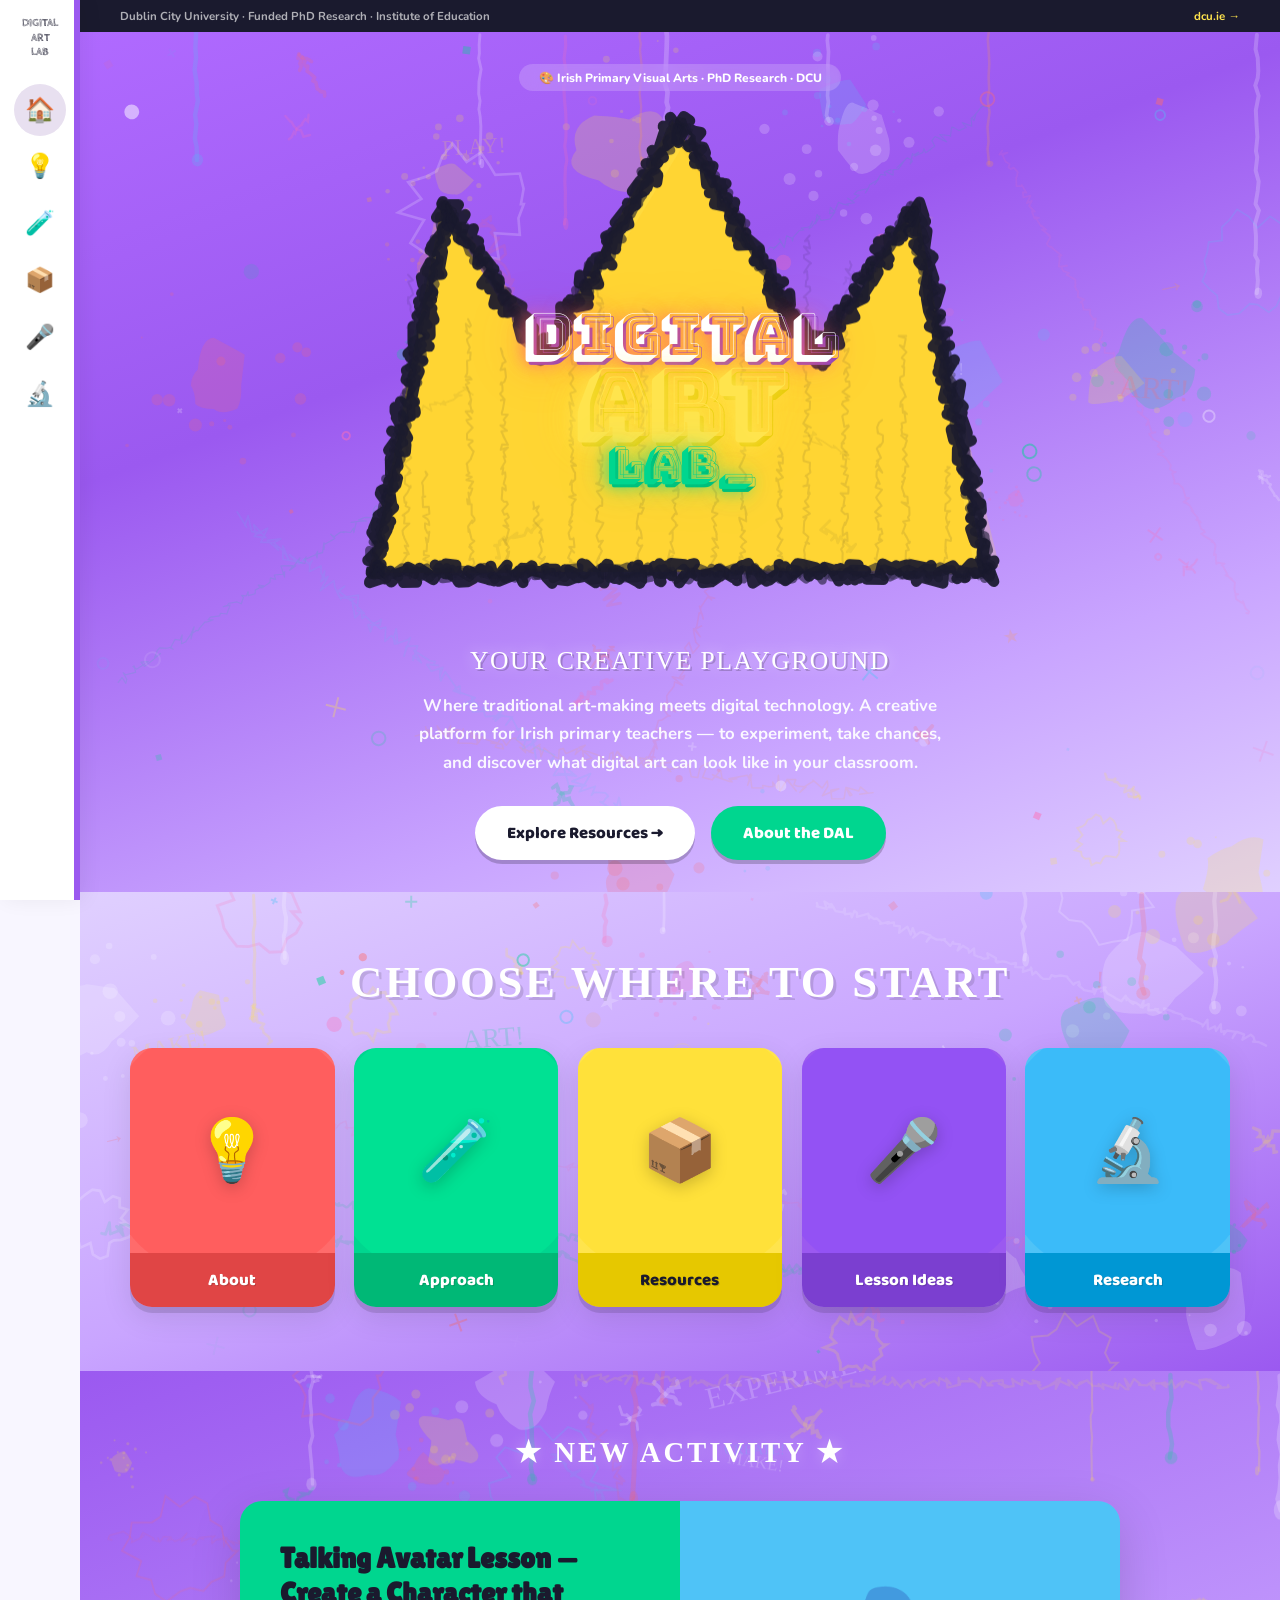
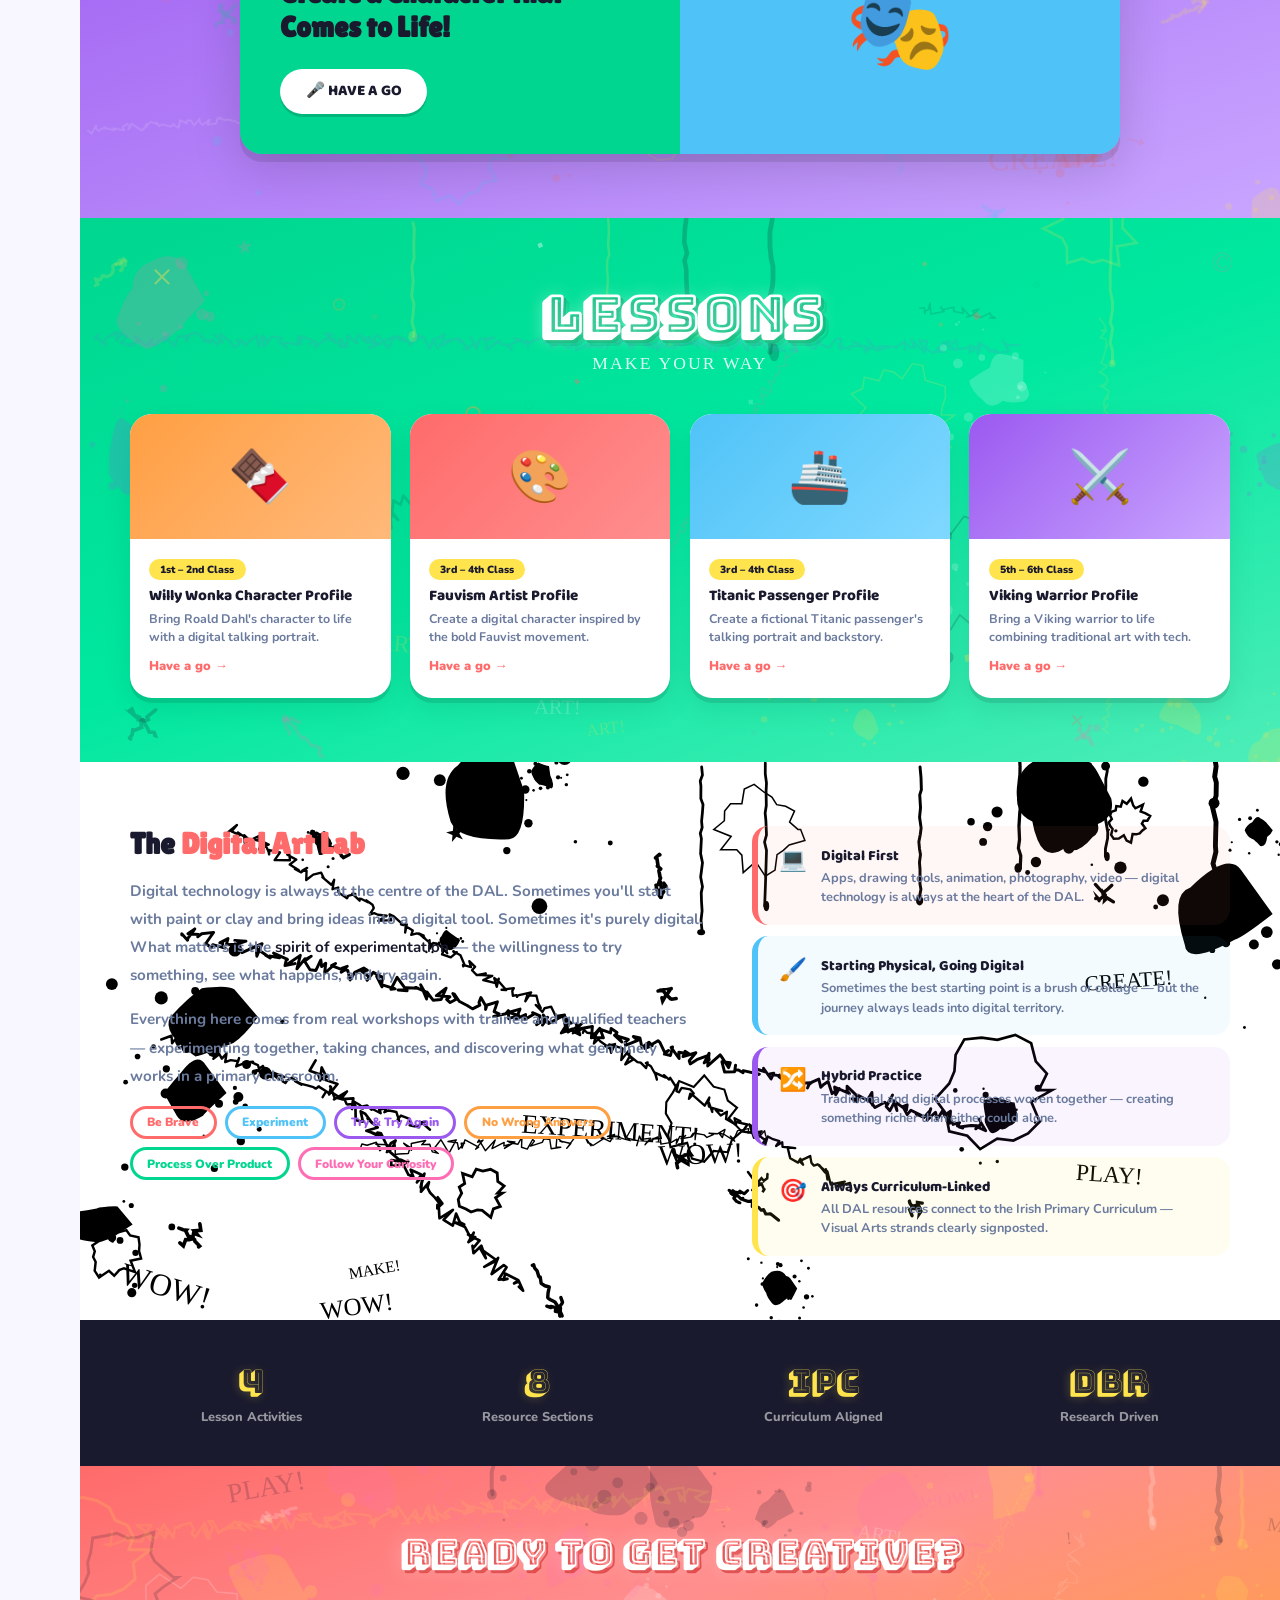
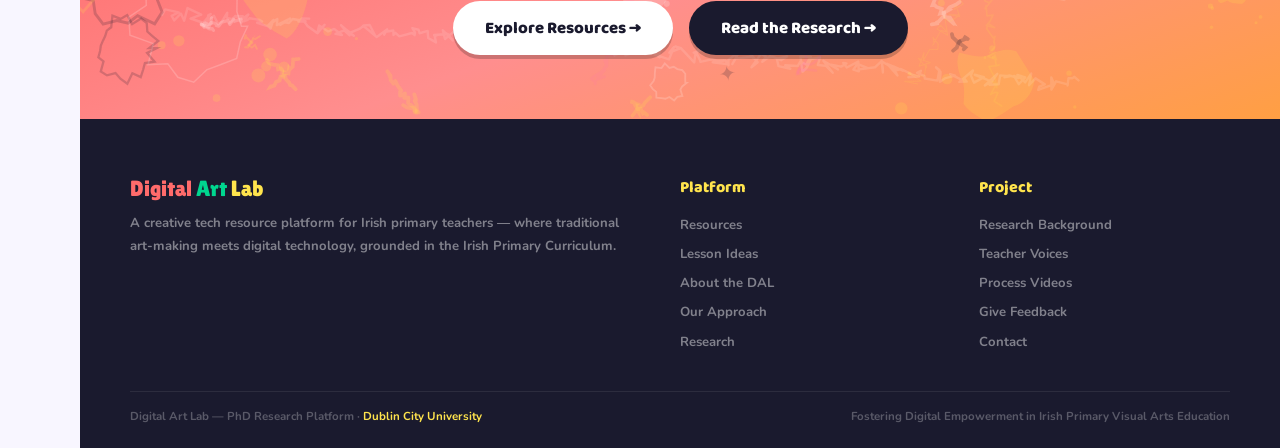
==== commit 74f407a6: "Rename index (1).html to index.html" ====
--- a/index.html
+++ b/index.html
@@ -6,34 +6,57 @@
 <title>Digital Art Lab — Your Creative Playground</title>
 <link rel="preconnect" href="https://fonts.googleapis.com">
 <link href="https://fonts.googleapis.com/css2?family=Baloo+2:wght@600;700;800&family=Nunito:wght@400;600;700;800;900&family=Lilita+One&family=Bungee+Shade&family=Permanent+Marker&family=Cabin+Sketch:wght@700&family=Rubik+Mono+One&display=swap" rel="stylesheet">
-<link rel="stylesheet" href="dal-style.css">
 <style>
-.hero{position:relative;min-height:92vh;display:flex;flex-direction:column;align-items:center;justify-content:center;text-align:center;overflow:hidden;background:linear-gradient(160deg,#B06AFF 0%,#9B59F0 35%,#C9A5FF 75%,#E0D0FF 100%);padding:3rem 2rem}
-.hero canvas,.hero .anim-canvas{position:absolute;inset:0;width:100%;height:100%}
-#heroStatic{z-index:0}#heroAnim{z-index:1}
-.hero-content{position:relative;z-index:2}
-.crown-wrap{position:relative;margin-bottom:.5rem;display:inline-block}
-#crownCanvas{width:clamp(300px,50vw,540px);height:auto;aspect-ratio:1.4;display:block;margin:0 auto}
-.hero-logo{position:absolute;z-index:3;text-align:center;top:52%;left:50%;transform:translate(-50%,-50%);background:rgba(26,26,46,.45);padding:.8rem 1.5rem;border-radius:16px;backdrop-filter:blur(2px)}
-.logo-digital{font-family:'Bungee Shade',cursive;font-size:clamp(1.4rem,3.5vw,2.8rem);display:block;line-height:1;animation:logoIn .8s ease both;color:#fff;text-shadow:0 0 10px #FF6B6B,0 0 20px #FF6B6B,0 0 40px #FF6B6Baa,0 0 80px #FF6B6B55,3px 3px 0 #7B3FD0}
-.logo-art{font-family:'Bungee Shade',cursive;font-size:clamp(2rem,5.5vw,4.2rem);display:block;line-height:.85;animation:logoIn .8s .15s ease both;opacity:0;color:#FFE44D;text-shadow:0 0 10px #FFE44D,0 0 25px #FFE44Dcc,0 0 50px #FFE44D66,0 0 100px #FFE44D33,4px 4px 0 #E6C800}
-.logo-lab{font-family:'Bungee Shade',cursive;font-size:clamp(1rem,2.5vw,2rem);display:block;line-height:1.2;animation:logoIn .8s .3s ease both;opacity:0;color:#00D68F;text-shadow:0 0 10px #00D68F,0 0 20px #00D68F,0 0 40px #00D68Faa,0 0 80px #00D68F55,3px 3px 0 #00B876}
-.hero-logo{animation:neonFlicker 4s ease-in-out infinite}
-@keyframes logoIn{from{opacity:0;transform:translateY(20px) scale(.9)}to{opacity:1;transform:translateY(0) scale(1)}}
-.hero-tagline{font-family:'Permanent Marker',cursive;font-size:clamp(1rem,2.2vw,1.5rem);color:var(--white);letter-spacing:.06em;text-shadow:0 0 15px rgba(255,255,255,.5),2px 2px 0 rgba(0,0,0,.2);animation:fadeUp .8s .5s ease both;opacity:0}
-.hero-desc{font-size:1.05rem;line-height:1.7;color:rgba(255,255,255,.92);max-width:520px;margin:1.2rem auto 2rem;font-weight:700;animation:fadeUp .8s .65s ease both;opacity:0}
+:root{--purple:#9B59F0;--purple-dark:#7B3FD0;--purple-light:#C9A5FF;--green:#00D68F;--green-dark:#00B876;--blue:#4FC3F7;--blue-dark:#0097D4;--coral:#FF6B6B;--coral-dark:#E04545;--yellow:#FFE44D;--yellow-dark:#E6C800;--orange:#FF9F43;--pink:#FF6EB4;--navy:#1A1A2E;--white:#FFFFFF;--bg:#F8F6FF}
+*,*::before,*::after{box-sizing:border-box;margin:0;padding:0}html{scroll-behavior:smooth}body{font-family:'Nunito',sans-serif;background:var(--bg);color:var(--navy);overflow-x:hidden}a{text-decoration:none;color:inherit}
+
+.sidebar{position:fixed;left:0;top:0;bottom:0;width:80px;background:var(--white);z-index:200;display:flex;flex-direction:column;align-items:center;padding:1rem 0;box-shadow:4px 0 20px rgba(0,0,0,.06)}
+.sidebar::after{content:'';position:absolute;right:0;top:0;bottom:0;width:6px;background:var(--purple)}
+.sidebar-logo{font-family:'Cabin Sketch',cursive;font-size:.7rem;text-align:center;line-height:1.3;color:var(--navy);margin-bottom:1.5rem;font-weight:700}.sidebar-logo span{display:block}
+.sidebar-nav{display:flex;flex-direction:column;align-items:center;gap:.3rem;list-style:none;flex:1}
+.sidebar-nav a{width:52px;height:52px;border-radius:50%;display:flex;align-items:center;justify-content:center;font-size:1.5rem;transition:all .25s;position:relative;color:var(--navy)}
+.sidebar-nav a:hover{background:var(--purple-light);transform:scale(1.15)}.sidebar-nav a.active{background:#E8E0F0}
+.sidebar-nav a .tip{position:absolute;left:68px;background:var(--navy);color:var(--white);padding:.3rem .8rem;border-radius:8px;font-size:.68rem;font-weight:800;white-space:nowrap;opacity:0;pointer-events:none;transition:all .2s;transform:translateX(-5px);z-index:999}
+.sidebar-nav a:hover .tip{opacity:1;transform:translateX(0)}
+.main{margin-left:80px}
+.dcu-bar{background:var(--navy);padding:.5rem 2.5rem;display:flex;align-items:center;justify-content:space-between;font-size:.72rem;color:rgba(255,255,255,.65);font-weight:700}.dcu-bar a{color:var(--yellow)}
+
+/* HERO */
+.hero{position:relative;min-height:95vh;display:flex;flex-direction:column;align-items:center;justify-content:center;text-align:center;overflow:hidden;background:linear-gradient(160deg,#B06AFF 0%,#9B59F0 35%,#C9A5FF 75%,#E0D0FF 100%);padding:2rem}
+#heroBg{position:absolute;inset:0;width:100%;height:100%;z-index:0;pointer-events:none}
+#heroAnim{position:absolute;inset:0;width:100%;height:100%;z-index:1;pointer-events:none}
+.hero-content{position:relative;z-index:2;display:flex;flex-direction:column;align-items:center}
+.dcu-badge{display:inline-block;background:rgba(255,255,255,.18);backdrop-filter:blur(10px);padding:.35rem 1.2rem;border-radius:50px;font-size:.75rem;font-weight:800;color:var(--white);margin-bottom:.5rem;animation:fadeUp .6s ease both}
+
+/* CROWN + LOGO — the crown IS the logo container */
+.crown-container{position:relative;width:clamp(340px,65vw,700px);aspect-ratio:1.3;margin:0 auto .5rem}
+#crownCanvas{position:absolute;inset:0;width:100%;height:100%}
+.crown-text{position:absolute;inset:0;display:flex;flex-direction:column;align-items:center;justify-content:center;z-index:2;padding-top:8%}
+.logo-digital{font-family:'Bungee Shade',cursive;font-size:clamp(1.8rem,4.5vw,3.8rem);display:block;line-height:1;color:#fff;text-shadow:0 0 15px #FF6B6B,0 0 30px #FF6B6Baa,0 0 60px #FF6B6B55,3px 3px 0 var(--purple-dark);animation:logoIn .8s ease both}
+.logo-art{font-family:'Bungee Shade',cursive;font-size:clamp(2.8rem,7vw,5.5rem);display:block;line-height:.85;color:var(--yellow);text-shadow:0 0 15px #FFE44D,0 0 30px #FFE44Dcc,0 0 60px #FFE44D55,4px 4px 0 var(--yellow-dark);animation:logoIn .8s .15s ease both;opacity:0}
+.logo-lab{font-family:'Bungee Shade',cursive;font-size:clamp(1.4rem,3.5vw,2.8rem);display:block;line-height:1.1;color:var(--green);text-shadow:0 0 15px #00D68F,0 0 30px #00D68Faa,0 0 60px #00D68F55,3px 3px 0 var(--green-dark);animation:logoIn .8s .3s ease both;opacity:0}
+@keyframes logoIn{from{opacity:0;transform:translateY(25px) scale(.92)}to{opacity:1;transform:translateY(0) scale(1)}}
+@keyframes neonFlicker{0%,18%,22%,25%,53%,57%,100%{opacity:1}20%,24%,55%{opacity:.7}}
+.crown-text{animation:neonFlicker 5s ease-in-out infinite}
+
+.hero-tagline{font-family:'Permanent Marker',cursive;font-size:clamp(1rem,2.2vw,1.6rem);color:var(--white);letter-spacing:.06em;text-shadow:0 0 15px rgba(255,255,255,.5),2px 2px 0 rgba(0,0,0,.2);animation:fadeUp .8s .5s ease both;opacity:0}
+.hero-desc{font-size:1.05rem;line-height:1.7;color:rgba(255,255,255,.92);max-width:540px;margin:1rem auto 1.8rem;font-weight:700;animation:fadeUp .8s .65s ease both;opacity:0}
 .hero-btns{display:flex;gap:1rem;justify-content:center;flex-wrap:wrap;animation:fadeUp .8s .8s ease both;opacity:0}
-.dcu-badge{display:inline-block;background:rgba(255,255,255,.18);backdrop-filter:blur(10px);padding:.35rem 1.2rem;border-radius:50px;font-size:.75rem;font-weight:800;color:var(--white);margin-bottom:1rem;animation:fadeUp .8s ease both}
-
-/* Choose */
+@keyframes fadeUp{from{opacity:0;transform:translateY(25px)}to{opacity:1;transform:translateY(0)}}
+.btn{padding:.85rem 2rem;border-radius:50px;font-family:'Baloo 2',cursive;font-size:1.05rem;font-weight:800;border:none;cursor:pointer;transition:all .25s;display:inline-flex;align-items:center;gap:.5rem;box-shadow:0 4px 0 rgba(0,0,0,.2)}
+.btn:hover{transform:translateY(-3px);box-shadow:0 7px 0 rgba(0,0,0,.15)}.btn:active{transform:translateY(1px);box-shadow:0 2px 0 rgba(0,0,0,.2)}
+.btn-white{background:var(--white);color:var(--navy)}.btn-green{background:var(--green);color:var(--white)}.btn-navy{background:var(--navy);color:var(--white)}
+
+/* CHOOSE */
 .choose-section{background:linear-gradient(160deg,#E0D0FF,#C9A5FF 50%,#9B59F0);padding:4rem 2.5rem;text-align:center;position:relative;overflow:hidden}
+.choose-section canvas{position:absolute;inset:0;width:100%;height:100%;pointer-events:none}
+#chooseBg{z-index:0}#chooseAnim{z-index:1}
 .choose-title{font-family:'Permanent Marker',cursive;font-size:clamp(1.5rem,3.5vw,2.8rem);color:var(--white);letter-spacing:.06em;margin-bottom:2.5rem;text-shadow:3px 3px 0 rgba(0,0,0,.12);position:relative;z-index:2}
 .choose-grid{display:grid;grid-template-columns:repeat(5,1fr);gap:1.2rem;max-width:1100px;margin:0 auto;position:relative;z-index:2}
 .choose-card{border-radius:22px;overflow:hidden;transition:all .3s cubic-bezier(.34,1.56,.64,1);cursor:pointer;display:block;box-shadow:0 6px 0 rgba(0,0,0,.12),0 10px 30px rgba(0,0,0,.1)}
 .choose-card:hover{transform:translateY(-12px) rotate(-2deg) scale(1.05);box-shadow:0 14px 0 rgba(0,0,0,.08),0 22px 50px rgba(0,0,0,.15)}
 .cc-vis{aspect-ratio:1;display:flex;align-items:center;justify-content:center;position:relative;overflow:hidden}
-.cc-vis .em{font-size:3.8rem;z-index:1;transition:transform .3s;filter:drop-shadow(0 4px 8px rgba(0,0,0,.2))}
-.choose-card:hover .em{transform:scale(1.25) rotate(8deg)}
+.cc-vis .em{font-size:3.8rem;z-index:1;transition:transform .3s;filter:drop-shadow(0 4px 8px rgba(0,0,0,.2))}.choose-card:hover .em{transform:scale(1.25) rotate(8deg)}
 .cc-blob{position:absolute;width:120%;height:120%;border-radius:40%;opacity:.25;animation:cBlob 6s ease-in-out infinite}
 @keyframes cBlob{0%,100%{transform:translate(-10%,-10%) rotate(0deg)}50%{transform:translate(5%,5%) rotate(180deg)}}
 .cc-lbl{padding:.85rem;font-family:'Baloo 2',cursive;font-size:1.05rem;font-weight:800;color:var(--white);text-shadow:1px 1px 0 rgba(0,0,0,.15)}
@@ -43,9 +66,10 @@
 .cc-4 .cc-vis{background:var(--purple)}.cc-4 .cc-blob{background:#7B3FFF}.cc-4 .cc-lbl{background:var(--purple-dark)}
 .cc-5 .cc-vis{background:var(--blue)}.cc-5 .cc-blob{background:#00A5FF}.cc-5 .cc-lbl{background:var(--blue-dark)}
 
-/* Featured */
+/* FEATURED */
 .featured{background:linear-gradient(160deg,#9B59F0,#C9A5FF);padding:4rem 2.5rem;text-align:center;position:relative;overflow:hidden}
-.featured-label{font-family:'Permanent Marker',cursive;font-size:clamp(1.2rem,2.5vw,1.8rem);color:var(--white);letter-spacing:.1em;margin-bottom:2rem;text-shadow:0 0 15px rgba(255,255,255,.3),2px 2px 0 rgba(0,0,0,.12);position:relative;z-index:2;animation:neonPulse 2s ease-in-out infinite}
+.featured canvas{position:absolute;inset:0;width:100%;height:100%;pointer-events:none;z-index:0}
+.featured-label{font-family:'Permanent Marker',cursive;font-size:clamp(1.2rem,2.5vw,1.8rem);color:var(--white);letter-spacing:.1em;margin-bottom:2rem;text-shadow:0 0 15px rgba(255,255,255,.3);position:relative;z-index:2}
 .featured-card{max-width:880px;margin:0 auto;display:grid;grid-template-columns:1fr 1fr;border-radius:22px;overflow:hidden;box-shadow:0 8px 0 rgba(0,0,0,.1),0 15px 50px rgba(0,0,0,.15);position:relative;z-index:2}
 .fc-text{background:var(--green);padding:2.5rem;display:flex;flex-direction:column;justify-content:space-between;text-align:left;gap:1.5rem}
 .fc-text h3{font-family:'Lilita One',cursive;font-size:1.8rem;color:var(--navy);line-height:1.2}
@@ -53,18 +77,19 @@
 .fc-vis .fl-em{animation:emFloat 3s ease-in-out infinite}
 @keyframes emFloat{0%,100%{transform:translateY(0) rotate(0)}50%{transform:translateY(-15px) rotate(5deg)}}
 .have-a-go{display:inline-flex;align-items:center;gap:.5rem;padding:.65rem 1.6rem;background:var(--white);color:var(--navy);border-radius:50px;font-family:'Baloo 2',cursive;font-size:.95rem;font-weight:800;box-shadow:0 3px 0 rgba(0,0,0,.15);transition:all .2s;border:none;cursor:pointer;width:fit-content}
-.have-a-go:hover{transform:translateY(-2px);box-shadow:0 5px 0 rgba(0,0,0,.12)}
-
-/* Lessons */
+.have-a-go:hover{transform:translateY(-2px)}
+
+/* LESSONS */
 .lessons-section{background:linear-gradient(160deg,var(--green),#00E89F,#4EEDB8);padding:4rem 2.5rem;text-align:center;position:relative;overflow:hidden}
+.lessons-section canvas{position:absolute;inset:0;width:100%;height:100%;pointer-events:none}
+#lessonsBg{z-index:0}#lessonsAnim{z-index:1}
 .s3d{font-family:'Bungee Shade',cursive;font-size:clamp(1.8rem,4.5vw,3.2rem);color:var(--white);text-shadow:0 0 15px rgba(255,255,255,.4),3px 3px 0 var(--green-dark),6px 6px 0 rgba(0,0,0,.08);margin-bottom:.3rem;position:relative;z-index:2}
 .s-sub{font-family:'Permanent Marker',cursive;font-size:clamp(.8rem,1.5vw,1.1rem);color:rgba(255,255,255,.85);letter-spacing:.12em;margin-bottom:2.5rem;position:relative;z-index:2}
 .lesson-grid{display:grid;grid-template-columns:repeat(4,1fr);gap:1.2rem;max-width:1100px;margin:0 auto;position:relative;z-index:2}
 .lesson-card{background:var(--white);border-radius:22px;overflow:hidden;transition:all .3s cubic-bezier(.34,1.56,.64,1);cursor:pointer;display:block;box-shadow:0 5px 0 rgba(0,0,0,.1),0 10px 30px rgba(0,0,0,.08)}
 .lesson-card:hover{transform:translateY(-10px) scale(1.03);box-shadow:0 12px 0 rgba(0,0,0,.08),0 20px 45px rgba(0,0,0,.12)}
 .lc-top{height:125px;display:flex;align-items:center;justify-content:center;font-size:3.2rem}
-.lc-top .le{z-index:1;transition:transform .3s}
-.lesson-card:hover .le{transform:scale(1.2) rotate(-8deg)}
+.lc-top .le{z-index:1;transition:transform .3s}.lesson-card:hover .le{transform:scale(1.2) rotate(-8deg)}
 .lc-1 .lc-top{background:linear-gradient(135deg,var(--orange),#FFB97A)}.lc-2 .lc-top{background:linear-gradient(135deg,var(--coral),#FF8E8E)}.lc-3 .lc-top{background:linear-gradient(135deg,var(--blue),#80D8FF)}.lc-4 .lc-top{background:linear-gradient(135deg,var(--purple),var(--purple-light))}
 .lc-body{padding:1.1rem 1.2rem 1.4rem;text-align:left}
 .lc-age{display:inline-block;padding:.2rem .7rem;border-radius:50px;font-size:.65rem;font-weight:900;background:var(--yellow);color:var(--navy);margin-bottom:.4rem}
@@ -72,20 +97,43 @@
 .lc-desc{font-size:.78rem;line-height:1.5;color:#6B7B9E;font-weight:700}
 .lc-cta{display:inline-block;margin-top:.6rem;font-weight:900;font-size:.8rem;color:var(--coral)}
 
+/* ABOUT */
 .about-section{background:var(--white);padding:4rem 2.5rem;position:relative;overflow:hidden}
-.about-inner{max-width:1100px;margin:0 auto;display:grid;grid-template-columns:1.2fr 1fr;gap:3rem;align-items:start;position:relative;z-index:2}
+.about-section canvas{position:absolute;inset:0;width:100%;height:100%;pointer-events:none;z-index:0}
+.about-inner{max-width:1100px;margin:0 auto;display:grid;grid-template-columns:1.2fr 1fr;gap:3rem;align-items:start;position:relative;z-index:1}
 .about-text h2{font-family:'Lilita One',cursive;font-size:1.9rem;color:var(--navy);margin-bottom:1rem}.about-text h2 .acc{color:var(--coral)}
 .about-text p{font-size:.95rem;line-height:1.85;color:#6B7B9E;font-weight:700;margin-bottom:1rem}.about-text strong{color:var(--navy)}
-
+.tag-cloud{display:flex;flex-wrap:wrap;gap:.5rem;margin-top:1rem}
+.tag{padding:.35rem .9rem;border-radius:50px;font-weight:900;font-size:.75rem;border:3px solid;transition:all .25s;cursor:default}
+.tag:hover{transform:scale(1.1) rotate(-3deg)}
+.tag:nth-child(1){border-color:var(--coral);color:var(--coral)}.tag:nth-child(2){border-color:var(--blue);color:var(--blue)}.tag:nth-child(3){border-color:var(--purple);color:var(--purple)}.tag:nth-child(4){border-color:var(--orange);color:var(--orange)}.tag:nth-child(5){border-color:var(--green);color:var(--green)}.tag:nth-child(6){border-color:var(--pink);color:var(--pink)}
+.fcards{display:flex;flex-direction:column;gap:.7rem}
+.fcard{padding:1.1rem 1.3rem;border-radius:16px;display:flex;gap:.9rem;align-items:flex-start;transition:all .25s;cursor:default}
+.fcard:hover{transform:translateX(8px)}
+.fcard:nth-child(1){background:#FF6B6B10;border-left:6px solid var(--coral)}.fcard:nth-child(2){background:#4FC3F710;border-left:6px solid var(--blue)}.fcard:nth-child(3){background:#9B59F010;border-left:6px solid var(--purple)}.fcard:nth-child(4){background:#FFE44D15;border-left:6px solid var(--yellow)}
+.fcard .fi{font-size:1.4rem;flex-shrink:0}.fcard .ft{font-family:'Baloo 2',cursive;font-weight:800;font-size:.9rem;color:var(--navy);margin-bottom:.1rem}.fcard .fb{font-size:.8rem;line-height:1.5;color:#6B7B9E;font-weight:700}
+
+/* STATS */
 .stats-bar{background:var(--navy);padding:2.5rem;display:grid;grid-template-columns:repeat(4,1fr);gap:1.5rem;text-align:center}
 .stat-num{font-family:'Bungee Shade',cursive;font-size:2rem;color:var(--yellow);text-shadow:0 0 10px #FFE44D55}.stat-label{font-size:.8rem;color:rgba(255,255,255,.55);font-weight:800;margin-top:.3rem}
 
+/* CTA */
 .cta-banner{background:linear-gradient(160deg,var(--coral),#FF8E8E,var(--orange));padding:4rem 2.5rem;text-align:center;position:relative;overflow:hidden}
+.cta-banner canvas{position:absolute;inset:0;width:100%;height:100%;pointer-events:none;z-index:0}
 .cta-banner h2{font-family:'Bungee Shade',cursive;font-size:clamp(1.3rem,3vw,2.2rem);color:var(--white);text-shadow:0 0 20px rgba(255,255,255,.3),3px 3px 0 var(--coral-dark);margin-bottom:1.5rem;position:relative;z-index:2}
 .cta-btns{display:flex;gap:1rem;justify-content:center;flex-wrap:wrap;position:relative;z-index:2}
 
-@media(max-width:900px){.choose-grid{grid-template-columns:repeat(3,1fr)}.lesson-grid{grid-template-columns:1fr 1fr}.featured-card{grid-template-columns:1fr}.about-inner{grid-template-columns:1fr}.stats-bar{grid-template-columns:1fr 1fr}.hero{min-height:75vh}}
-@media(max-width:600px){.choose-grid{grid-template-columns:1fr 1fr}.lesson-grid{grid-template-columns:1fr}}
+/* FOOTER */
+footer{background:var(--navy);color:var(--white);padding:3.5rem 2.5rem 1.5rem}
+.footer-grid{display:grid;grid-template-columns:2fr 1fr 1fr;gap:3rem;max-width:1100px;margin:0 auto 2rem}
+.f-logo{font-family:'Lilita One',cursive;font-size:1.4rem;margin-bottom:.7rem}.f-logo .c1{color:var(--coral)}.f-logo .c2{color:var(--green)}.f-logo .c3{color:var(--yellow)}
+.f-desc{font-size:.82rem;line-height:1.7;color:rgba(255,255,255,.45);font-weight:700}
+.f-heading{font-family:'Baloo 2',cursive;font-weight:800;color:var(--yellow);margin-bottom:.8rem}
+.f-links{list-style:none}.f-links li{margin-bottom:.45rem}.f-links a{font-size:.82rem;color:rgba(255,255,255,.45);font-weight:700;transition:color .2s}.f-links a:hover{color:var(--yellow)}
+.f-bottom{border-top:1px solid rgba(255,255,255,.08);padding-top:1rem;display:flex;justify-content:space-between;flex-wrap:wrap;gap:.5rem;max-width:1100px;margin:0 auto;font-size:.72rem;color:rgba(255,255,255,.28);font-weight:700}.f-bottom a{color:var(--yellow)}
+
+@media(max-width:900px){.sidebar{width:58px}.sidebar-nav a{width:40px;height:40px;font-size:1.1rem}.main{margin-left:58px}.choose-grid{grid-template-columns:repeat(3,1fr)}.lesson-grid{grid-template-columns:1fr 1fr}.featured-card{grid-template-columns:1fr}.about-inner{grid-template-columns:1fr}.stats-bar{grid-template-columns:1fr 1fr}.footer-grid{grid-template-columns:1fr}.hero{min-height:80vh}}
+@media(max-width:600px){.sidebar{display:none}.main{margin-left:0}.choose-grid{grid-template-columns:1fr 1fr}.lesson-grid{grid-template-columns:1fr}}
 </style>
 </head>
 <body>
@@ -93,19 +141,26 @@
 <ul class="sidebar-nav"><li><a href="index.html" class="active">🏠<span class="tip">Home</span></a></li><li><a href="about.html">💡<span class="tip">About</span></a></li><li><a href="approach.html">🧪<span class="tip">Approach</span></a></li><li><a href="resources.html">📦<span class="tip">Resources</span></a></li><li><a href="talking-avatar.html">🎤<span class="tip">Lessons</span></a></li><li><a href="research.html">🔬<span class="tip">Research</span></a></li></ul></aside>
 <div class="main">
 <div class="dcu-bar"><span>Dublin City University · Funded PhD Research · Institute of Education</span><a href="https://www.dcu.ie" target="_blank">dcu.ie →</a></div>
+
 <section class="hero">
-  <canvas id="heroStatic"></canvas><canvas id="heroAnim" class="anim-canvas"></canvas>
+  <canvas id="heroBg"></canvas><canvas id="heroAnim"></canvas>
   <div class="hero-content">
     <span class="dcu-badge">🎨 Irish Primary Visual Arts · PhD Research · DCU</span>
-    <div class="crown-wrap"><canvas id="crownCanvas" width="600" height="430"></canvas>
-      <div class="hero-logo"><span class="logo-digital">DIGITAL</span><span class="logo-art">ART</span><span class="logo-lab">LAB_</span></div>
+    <div class="crown-container">
+      <canvas id="crownCanvas"></canvas>
+      <div class="crown-text">
+        <span class="logo-digital">DIGITAL</span>
+        <span class="logo-art">ART</span>
+        <span class="logo-lab">LAB_</span>
+      </div>
     </div>
     <p class="hero-tagline">YOUR CREATIVE PLAYGROUND</p>
     <p class="hero-desc">Where traditional art-making meets digital technology. A creative platform for Irish primary teachers — to experiment, take chances, and discover what digital art can look like in your classroom.</p>
     <div class="hero-btns"><a href="resources.html" class="btn btn-white">Explore Resources →</a><a href="about.html" class="btn btn-green">About the DAL</a></div>
   </div>
 </section>
-<section class="choose-section"><canvas id="chooseStatic"></canvas><canvas id="chooseAnim" class="anim-canvas"></canvas>
+
+<section class="choose-section"><canvas id="chooseBg"></canvas><canvas id="chooseAnim"></canvas>
   <h2 class="choose-title">CHOOSE WHERE TO START</h2>
   <div class="choose-grid">
     <a href="about.html" class="choose-card cc-1"><div class="cc-vis"><div class="cc-blob"></div><span class="em">💡</span></div><div class="cc-lbl">About</div></a>
@@ -115,11 +170,13 @@
     <a href="research.html" class="choose-card cc-5"><div class="cc-vis"><div class="cc-blob"></div><span class="em">🔬</span></div><div class="cc-lbl">Research</div></a>
   </div>
 </section>
-<section class="featured"><canvas id="featuredStatic"></canvas><canvas id="featuredAnim" class="anim-canvas"></canvas>
+
+<section class="featured"><canvas id="featuredBg"></canvas>
   <h2 class="featured-label">★ NEW ACTIVITY ★</h2>
   <div class="featured-card"><div class="fc-text"><h3>Talking Avatar Lesson — Create a Character that Comes to Life!</h3><a href="talking-avatar.html" class="have-a-go">🎤 HAVE A GO</a></div><div class="fc-vis"><span class="fl-em">🎭</span></div></div>
 </section>
-<section class="lessons-section"><canvas id="lessonsStatic"></canvas><canvas id="lessonsAnim" class="anim-canvas"></canvas>
+
+<section class="lessons-section"><canvas id="lessonsBg"></canvas><canvas id="lessonsAnim"></canvas>
   <h2 class="s3d">LESSONS</h2><p class="s-sub">MAKE YOUR WAY</p>
   <div class="lesson-grid">
     <a href="talking-avatar.html" class="lesson-card lc-1"><div class="lc-top"><span class="le">🍫</span></div><div class="lc-body"><span class="lc-age">1st – 2nd Class</span><div class="lc-title">Willy Wonka Character Profile</div><div class="lc-desc">Bring Roald Dahl's character to life with a digital talking portrait.</div><span class="lc-cta">Have a go →</span></div></a>
@@ -128,14 +185,15 @@
     <a href="talking-avatar.html" class="lesson-card lc-4"><div class="lc-top"><span class="le">⚔️</span></div><div class="lc-body"><span class="lc-age">5th – 6th Class</span><div class="lc-title">Viking Warrior Profile</div><div class="lc-desc">Bring a Viking warrior to life combining traditional art with tech.</div><span class="lc-cta">Have a go →</span></div></a>
   </div>
 </section>
-<section class="about-section"><canvas id="aboutStatic" style="position:absolute;inset:0;width:100%;height:100%;z-index:0;pointer-events:none"></canvas>
+
+<section class="about-section"><canvas id="aboutBg"></canvas>
   <div class="about-inner">
     <div class="about-text"><h2>The <span class="acc">Digital Art Lab</span></h2>
       <p>Digital technology is always at the centre of the DAL. Sometimes you'll start with paint or clay and bring ideas into a digital tool. Sometimes it's purely digital. What matters is the <strong>spirit of experimentation</strong> — the willingness to try something, see what happens, and try again.</p>
       <p>Everything here comes from real workshops with trainee and qualified teachers — experimenting together, taking chances, and discovering what genuinely works in a primary classroom.</p>
       <div class="tag-cloud"><span class="tag">Be Brave</span><span class="tag">Experiment</span><span class="tag">Try &amp; Try Again</span><span class="tag">No Wrong Answers</span><span class="tag">Process Over Product</span><span class="tag">Follow Your Curiosity</span></div>
     </div>
-    <div style="display:flex;flex-direction:column;gap:.7rem">
+    <div class="fcards">
       <div class="fcard"><span class="fi">💻</span><div><div class="ft">Digital First</div><div class="fb">Apps, drawing tools, animation, photography, video — digital technology is always at the heart of the DAL.</div></div></div>
       <div class="fcard"><span class="fi">🖌️</span><div><div class="ft">Starting Physical, Going Digital</div><div class="fb">Sometimes the best starting point is a brush or collage — but the journey always leads into digital territory.</div></div></div>
       <div class="fcard"><span class="fi">🔀</span><div><div class="ft">Hybrid Practice</div><div class="fb">Traditional and digital processes woven together — creating something richer than either could alone.</div></div></div>
@@ -143,76 +201,150 @@
     </div>
   </div>
 </section>
+
 <div class="stats-bar"><div><div class="stat-num">4</div><div class="stat-label">Lesson Activities</div></div><div><div class="stat-num">8</div><div class="stat-label">Resource Sections</div></div><div><div class="stat-num">IPC</div><div class="stat-label">Curriculum Aligned</div></div><div><div class="stat-num">DBR</div><div class="stat-label">Research Driven</div></div></div>
-<section class="cta-banner"><canvas id="ctaStatic" style="position:absolute;inset:0;width:100%;height:100%;z-index:0;pointer-events:none"></canvas><h2>READY TO GET CREATIVE?</h2><div class="cta-btns"><a href="resources.html" class="btn btn-white">Explore Resources →</a><a href="research.html" class="btn btn-navy">Read the Research →</a></div></section>
+
+<section class="cta-banner"><canvas id="ctaBg"></canvas><h2>READY TO GET CREATIVE?</h2><div class="cta-btns"><a href="resources.html" class="btn btn-white">Explore Resources →</a><a href="research.html" class="btn btn-navy">Read the Research →</a></div></section>
+
 <footer><div class="footer-grid"><div><div class="f-logo"><span class="c1">Digital </span><span class="c2">Art </span><span class="c3">Lab</span></div><p class="f-desc">A creative tech resource platform for Irish primary teachers — where traditional art-making meets digital technology, grounded in the Irish Primary Curriculum.</p></div><div><p class="f-heading">Platform</p><ul class="f-links"><li><a href="resources.html">Resources</a></li><li><a href="talking-avatar.html">Lesson Ideas</a></li><li><a href="about.html">About the DAL</a></li><li><a href="approach.html">Our Approach</a></li><li><a href="research.html">Research</a></li></ul></div><div><p class="f-heading">Project</p><ul class="f-links"><li><a href="research.html">Research Background</a></li><li><a href="#">Teacher Voices</a></li><li><a href="#">Process Videos</a></li><li><a href="#">Give Feedback</a></li><li><a href="#">Contact</a></li></ul></div></div><div class="f-bottom"><p>Digital Art Lab — PhD Research Platform · <a href="https://www.dcu.ie" target="_blank">Dublin City University</a></p><p>Fostering Digital Empowerment in Irish Primary Visual Arts Education</p></div></footer>
 </div>
-<script src="dal-art.js"></script>
+
 <script>
-// Paint crown with jittery hand-drawn strokes
+// ========== GENERATIVE ART ENGINE ==========
+const COLS=['#FFE44D','#FF6B6B','#00D68F','#FF6EB4','#FF9F43','#4FC3F7','#ffffff'];
+const rnd=(a,b)=>Math.random()*(b-a)+a;
+const pick=a=>a[Math.floor(Math.random()*a.length)];
+
+function jitterLine(ctx,x1,y1,x2,y2,jitter){
+  const steps=Math.max(6,Math.hypot(x2-x1,y2-y1)/3);
+  ctx.beginPath();ctx.moveTo(x1+rnd(-jitter,jitter),y1+rnd(-jitter,jitter));
+  for(let i=1;i<=steps;i++){const t=i/steps;ctx.lineTo(x1+(x2-x1)*t+rnd(-jitter,jitter),y1+(y2-y1)*t+rnd(-jitter,jitter));}
+  ctx.stroke();
+}
+function splatter(ctx,x,y,color,size){
+  ctx.fillStyle=color;const pts=Math.floor(rnd(5,9));ctx.beginPath();
+  for(let i=0;i<pts;i++){const a=i/pts*Math.PI*2,r=size*(.5+rnd(0,.6));const px=x+Math.cos(a)*r,py=y+Math.sin(a)*r;
+  i===0?ctx.moveTo(px,py):ctx.quadraticCurveTo(x+Math.cos(a-.3)*r*rnd(.8,1.4),y+Math.sin(a-.3)*r*rnd(.8,1.4),px,py);}
+  ctx.closePath();ctx.fill();
+  for(let i=0;i<rnd(8,25);i++){const a=rnd(0,Math.PI*2),d=rnd(size*.4,size*2.5),dr=rnd(1,size*.15);ctx.beginPath();ctx.arc(x+Math.cos(a)*d,y+Math.sin(a)*d,dr,0,Math.PI*2);ctx.fill();}
+}
+function drip(ctx,x,sy,color,len,w){ctx.strokeStyle=color;ctx.fillStyle=color;ctx.lineWidth=w;ctx.lineCap='round';ctx.beginPath();ctx.moveTo(x,sy);let cy=sy;while(cy<sy+len){cy+=rnd(5,15);ctx.lineTo(x+rnd(-w*.5,w*.5),cy);}ctx.stroke();ctx.beginPath();ctx.ellipse(x+rnd(-2,2),cy,w*rnd(.8,1.5),w*rnd(1,2),0,0,Math.PI*2);ctx.fill();}
+function wobblyCircle(ctx,x,y,r,color,lw){ctx.strokeStyle=color;ctx.lineWidth=lw;ctx.beginPath();const pts=Math.floor(rnd(20,35));for(let i=0;i<=pts;i++){const a=i/pts*Math.PI*2,rr=r+rnd(-r*.25,r*.25);i===0?ctx.moveTo(x+Math.cos(a)*rr,y+Math.sin(a)*rr):ctx.lineTo(x+Math.cos(a)*rr,y+Math.sin(a)*rr);}ctx.closePath();ctx.stroke();}
+function sketchyX(ctx,x,y,s,color){ctx.strokeStyle=color;ctx.lineWidth=rnd(2,4);ctx.lineCap='round';jitterLine(ctx,x-s,y-s,x+s,y+s,3);jitterLine(ctx,x+s,y-s,x-s,y+s,3);}
+function scrawlText(ctx,text,x,y,color,size){ctx.font=size+'px "Permanent Marker",cursive';ctx.fillStyle=color;ctx.save();ctx.translate(x,y);ctx.rotate(rnd(-.3,.3));ctx.fillText(text,0,0);ctx.restore();}
+function sketchyArrow(ctx,x,y,ang,len,color){ctx.strokeStyle=color;ctx.lineWidth=rnd(2.5,4);ctx.lineCap='round';ctx.lineJoin='round';const ex=x+Math.cos(ang)*len,ey=y+Math.sin(ang)*len;jitterLine(ctx,x,y,ex,ey,3);const hl=len*.3;jitterLine(ctx,ex,ey,ex+Math.cos(ang+2.7)*hl,ey+Math.sin(ang+2.7)*hl,2);jitterLine(ctx,ex,ey,ex+Math.cos(ang-2.7)*hl,ey+Math.sin(ang-2.7)*hl,2);}
+
+function paintSection(id,colors){
+  const c=document.getElementById(id);if(!c)return;const sec=c.parentElement;c.width=sec.offsetWidth;c.height=sec.offsetHeight;
+  const ctx=c.getContext('2d'),W=c.width,H=c.height;
+  for(let i=0;i<rnd(10,20);i++)splatter(ctx,rnd(0,W),rnd(0,H),pick(colors)+'30',rnd(10,55));
+  for(let i=0;i<rnd(3,8);i++)wobblyCircle(ctx,rnd(0,W),rnd(0,H),rnd(15,55),pick(colors)+'30',rnd(1.5,3));
+  for(let i=0;i<rnd(4,10);i++)sketchyX(ctx,rnd(0,W),rnd(0,H),rnd(6,16),pick(colors)+'35');
+  for(let i=0;i<rnd(3,8);i++)drip(ctx,rnd(0,W),rnd(-5,5),pick(colors)+'35',rnd(20,H*.3),rnd(2,5));
+  const ws=['CREATE!','ART!','★','✦','→','MAKE!','!','©','PLAY!','WOW!','EXPERIMENT!'];
+  for(let i=0;i<rnd(5,10);i++)scrawlText(ctx,pick(ws),rnd(0,W),rnd(20,H),pick(colors)+'35',rnd(14,32));
+  for(let i=0;i<rnd(2,5);i++)sketchyArrow(ctx,rnd(0,W),rnd(0,H),rnd(0,Math.PI*2),rnd(25,60),pick(colors)+'30');
+  for(let i=0;i<rnd(3,8);i++){ctx.strokeStyle=pick(colors)+'20';ctx.lineWidth=rnd(1,3);jitterLine(ctx,rnd(0,W),rnd(0,H),rnd(0,W),rnd(0,H),rnd(4,10));}
+}
+
+// ========== CROWN ==========
 function paintCrown(){
-  const c=document.getElementById('crownCanvas'),ctx=c.getContext('2d'),W=c.width,H=c.height;
-  ctx.clearRect(0,0,W,H);
-  const bY=H*.82,bL=W*.15,bR=W*.85;
-  const p1={x:W*.24,y:H*.22},p2={x:W*.5,y:H*.05},p3={x:W*.76,y:H*.22};
-  const v1={x:W*.35,y:H*.45},v2={x:W*.65,y:H*.45};
-  // Yellow fill — two sloppy passes
-  for(let pass=0;pass<2;pass++){
-    ctx.fillStyle=pass===0?'#FFD93D':'rgba(255,200,30,.35)';
-    const j=pass===0?5:10;ctx.beginPath();
-    ctx.moveTo(bL+rnd(-j,j),bY+rnd(-j/2,j/2));
-    ctx.lineTo(p1.x+rnd(-j,j),p1.y+rnd(-j,j));ctx.lineTo(v1.x+rnd(-j,j),v1.y+rnd(-j,j));
-    ctx.lineTo(p2.x+rnd(-j,j),p2.y+rnd(-j,j));ctx.lineTo(v2.x+rnd(-j,j),v2.y+rnd(-j,j));
-    ctx.lineTo(p3.x+rnd(-j,j),p3.y+rnd(-j,j));ctx.lineTo(bR+rnd(-j,j),bY+rnd(-j/2,j/2));
+  const container=document.querySelector('.crown-container');
+  const c=document.getElementById('crownCanvas');
+  // Size canvas to container
+  const W=container.offsetWidth, H=container.offsetHeight;
+  c.width=W; c.height=H;
+  const ctx=c.getContext('2d');
+
+  // Crown geometry — fills most of the container
+  const pad=W*.06;
+  const bY=H*.88, bL=pad, bR=W-pad;
+  const crownW=bR-bL;
+  const p1={x:bL+crownW*.12, y:H*.2};  // left peak
+  const p2={x:bL+crownW*.5, y:H*.04};   // center peak (tallest)
+  const p3={x:bL+crownW*.88, y:H*.2};   // right peak
+  const v1={x:bL+crownW*.28, y:H*.48};  // left valley
+  const v2={x:bL+crownW*.72, y:H*.48};  // right valley
+
+  // YELLOW FILL — two sloppy overlapping passes
+  for(let pass=0;pass<3;pass++){
+    ctx.fillStyle=pass===0?'#FFD93D':pass===1?'rgba(255,200,30,.4)':'rgba(255,220,60,.2)';
+    const j=pass===0?8:14;
+    ctx.beginPath();
+    ctx.moveTo(bL+rnd(-j,j), bY+rnd(-j/2,j/2));
+    ctx.lineTo(p1.x+rnd(-j,j), p1.y+rnd(-j,j));
+    ctx.lineTo(v1.x+rnd(-j,j), v1.y+rnd(-j,j));
+    ctx.lineTo(p2.x+rnd(-j,j), p2.y+rnd(-j,j));
+    ctx.lineTo(v2.x+rnd(-j,j), v2.y+rnd(-j,j));
+    ctx.lineTo(p3.x+rnd(-j,j), p3.y+rnd(-j,j));
+    ctx.lineTo(bR+rnd(-j,j), bY+rnd(-j/2,j/2));
     ctx.closePath();ctx.fill();
   }
-  // Black outlines — 3 rough passes
-  for(let pass=0;pass<3;pass++){
-    const lw=pass===0?rnd(8,11):rnd(3,6),j=pass===0?5:3,a=pass===0?'dd':'88';
-    ctx.strokeStyle='#1A1A2E'+a;ctx.lineWidth=lw;ctx.lineCap='round';ctx.lineJoin='round';
-    jitterLine(ctx,bL,bY,p1.x,p1.y,j);jitterLine(ctx,p1.x,p1.y,v1.x,v1.y,j);
-    jitterLine(ctx,v1.x,v1.y,p2.x,p2.y,j);jitterLine(ctx,p2.x,p2.y,v2.x,v2.y,j);
-    jitterLine(ctx,v2.x,v2.y,p3.x,p3.y,j);jitterLine(ctx,p3.x,p3.y,bR,bY,j);
-    jitterLine(ctx,bL,bY,bR,bY,j);
+
+  // BLACK OUTLINE — multiple rough passes with HIGH jitter
+  for(let pass=0;pass<4;pass++){
+    const lw=pass===0?rnd(10,14):pass===1?rnd(6,9):rnd(3,5);
+    const j=pass===0?10:pass===1?7:5;
+    const a=pass===0?'ee':pass===1?'99':'55';
+    ctx.strokeStyle='#1A1A2E'+a; ctx.lineWidth=lw; ctx.lineCap='round'; ctx.lineJoin='round';
+    // Each segment
+    jitterLine(ctx, bL,bY, p1.x,p1.y, j);
+    jitterLine(ctx, p1.x,p1.y, v1.x,v1.y, j);
+    jitterLine(ctx, v1.x,v1.y, p2.x,p2.y, j);
+    jitterLine(ctx, p2.x,p2.y, v2.x,v2.y, j);
+    jitterLine(ctx, v2.x,v2.y, p3.x,p3.y, j);
+    jitterLine(ctx, p3.x,p3.y, bR,bY, j);
+    jitterLine(ctx, bL,bY, bR,bY, j);
   }
-  // Hatching
-  ctx.strokeStyle='rgba(26,26,46,.12)';ctx.lineWidth=2;
-  for(let x=bL+30;x<bR-20;x+=rnd(25,50)){jitterLine(ctx,x+rnd(-3,3),bY-5,x+rnd(-5,5),bY-rnd(60,bY-H*.3),2);}
-  // Scratches
-  for(let i=0;i<rnd(4,8);i++){ctx.strokeStyle='rgba(26,26,46,.08)';ctx.lineWidth=rnd(1,2.5);
-    const sx=rnd(bL+20,bR-20),sy=rnd(H*.3,bY-10);jitterLine(ctx,sx,sy,sx+rnd(-40,40),sy+rnd(-30,30),4);}
-}
-
-// Paint hero background
-function paintHeroBg(){
-  const c=document.getElementById('heroStatic'),sec=c.parentElement;
-  c.width=sec.offsetWidth;c.height=sec.offsetHeight;
+
+  // Hatching inside
+  ctx.strokeStyle='rgba(26,26,46,.1)';ctx.lineWidth=2;
+  for(let x=bL+35;x<bR-25;x+=rnd(20,45)){
+    const topY=bY-rnd(50,bY-H*.25);
+    jitterLine(ctx,x+rnd(-4,4),bY-5,x+rnd(-6,6),topY,4);
+  }
+  // Random scratches
+  for(let i=0;i<rnd(5,12);i++){
+    ctx.strokeStyle='rgba(26,26,46,.06)';ctx.lineWidth=rnd(1,3);
+    const sx=rnd(bL+20,bR-20),sy=rnd(H*.25,bY-10);
+    jitterLine(ctx,sx,sy,sx+rnd(-50,50),sy+rnd(-40,40),6);
+  }
+}
+
+// ========== ANIMATED PARTICLES ==========
+class Particle{
+  constructor(W,H){this.reset(W,H);this.y=rnd(0,H);}
+  reset(W,H){this.x=rnd(0,W);this.y=H+rnd(10,50);this.r=rnd(2,8);this.vx=rnd(-.4,.4);this.vy=rnd(-.8,-.15);this.color=pick(COLS);this.alpha=rnd(.1,.5);this.pulse=rnd(.02,.06);this.phase=rnd(0,Math.PI*2);this.rot=rnd(0,Math.PI*2);this.rotV=rnd(-.02,.02);this.shape=Math.floor(rnd(0,4));}
+  update(W,H){this.x+=this.vx;this.y+=this.vy;this.phase+=this.pulse;this.rot+=this.rotV;this.alpha=rnd(.1,.4)+Math.sin(this.phase)*.15;if(this.y<-20||this.x<-20||this.x>W+20)this.reset(W,H);}
+  draw(ctx){ctx.save();ctx.translate(this.x,this.y);ctx.rotate(this.rot);ctx.globalAlpha=Math.max(0,this.alpha);
+    if(this.shape===0){ctx.beginPath();ctx.arc(0,0,this.r,0,Math.PI*2);ctx.fillStyle=this.color;ctx.fill();}
+    else if(this.shape===1){ctx.strokeStyle=this.color;ctx.lineWidth=2;ctx.beginPath();ctx.moveTo(-this.r,-this.r);ctx.lineTo(this.r,this.r);ctx.moveTo(this.r,-this.r);ctx.lineTo(-this.r,this.r);ctx.stroke();}
+    else if(this.shape===2){ctx.fillStyle=this.color;ctx.fillRect(-this.r/2,-this.r/2,this.r,this.r);}
+    else{ctx.beginPath();ctx.arc(0,0,this.r,0,Math.PI*2);ctx.strokeStyle=this.color;ctx.lineWidth=2;ctx.stroke();}
+    ctx.restore();}
+}
+function initAnimOverlay(id){
+  const c=document.getElementById(id);if(!c)return;const sec=c.parentElement;c.width=sec.offsetWidth;c.height=sec.offsetHeight;
   const ctx=c.getContext('2d'),W=c.width,H=c.height;
-  for(let i=0;i<rnd(14,24);i++)splatter(ctx,rnd(0,W),rnd(0,H),pick(COLS)+'35',rnd(15,65));
-  for(let i=0;i<rnd(6,14);i++)drip(ctx,rnd(0,W),rnd(-10,5),pick(COLS)+'50',rnd(40,H*.4),rnd(2,6));
-  for(let i=0;i<rnd(5,12);i++)wobblyCircle(ctx,rnd(0,W),rnd(0,H),rnd(20,80),pick(COLS)+'40',rnd(2,4));
-  for(let i=0;i<rnd(6,14);i++)sketchyX(ctx,rnd(0,W),rnd(0,H),rnd(8,20),pick(COLS)+'50');
-  const words=['CREATE!','MAKE!','PLAY!','EXPLORE!','ART!','DIGITAL!','IMAGINE!','EXPERIMENT!','WOW!','★','✦','©DAL','→','!!!'];
-  for(let i=0;i<rnd(10,18);i++)scrawlText(ctx,pick(words),rnd(0,W),rnd(0,H),pick(COLS)+'45',rnd(16,40));
-  for(let i=0;i<rnd(3,8);i++)sketchyArrow(ctx,rnd(0,W),rnd(0,H),rnd(0,Math.PI*2),rnd(30,80),pick(COLS)+'35');
-  for(let i=0;i<rnd(4,10);i++){ctx.strokeStyle=pick(COLS)+'20';ctx.lineWidth=rnd(1,3);jitterLine(ctx,rnd(0,W),rnd(0,H),rnd(0,W),rnd(0,H),rnd(3,8));}
-}
-
+  const parts=[];for(let i=0;i<50;i++)parts.push(new Particle(W,H));
+  (function loop(){ctx.clearRect(0,0,W,H);parts.forEach(p=>{p.update(W,H);p.draw(ctx);});requestAnimationFrame(loop);})();
+}
+
+// ========== INIT ==========
 function init(){
-  paintHeroBg();paintCrown();
-  paintSection('chooseStatic',['#ffffff','#FFE44D','#FF6B6B','#00D68F','#FF6EB4']);
-  paintSection('featuredStatic',['#ffffff','#FFE44D','#FF6B6B','#00D68F','#4FC3F7']);
-  paintSection('lessonsStatic',['#ffffff','#FFE44D','#1A1A2E','#FF6EB4','#9B59F0']);
-  paintSection('aboutStatic',['#9B59F022','#FF6B6B22','#FFE44D22','#00D68F22','#4FC3F722']);
-  paintSection('ctaStatic',['#ffffff','#FFE44D','#1A1A2E','#FF6EB4']);
-  // Animated overlays
-  initAnimatedOverlay('heroAnim');
-  initAnimatedOverlay('chooseAnim');
-  initAnimatedOverlay('featuredAnim');
-  initAnimatedOverlay('lessonsAnim');
+  paintSection('heroBg',COLS);
+  paintCrown();
+  paintSection('chooseBg',['#ffffff','#FFE44D','#FF6B6B','#00D68F','#FF6EB4']);
+  paintSection('featuredBg',['#ffffff','#FFE44D','#FF6B6B','#00D68F','#4FC3F7']);
+  paintSection('lessonsBg',['#ffffff','#FFE44D','#1A1A2E','#FF6EB4','#9B59F0']);
+  paintSection('aboutBg',['#9B59F015','#FF6B6B12','#FFE44D12','#00D68F12']);
+  paintSection('ctaBg',['#ffffff','#FFE44D','#1A1A2E','#FF6EB4']);
+  initAnimOverlay('heroAnim');
+  initAnimOverlay('chooseAnim');
+  initAnimOverlay('lessonsAnim');
 }
 window.addEventListener('load',init);
-window.addEventListener('resize',()=>{clearTimeout(window._rt);window._rt=setTimeout(init,200);});
+window.addEventListener('resize',()=>{clearTimeout(window._rt);window._rt=setTimeout(init,250);});
 </script>
 </body>
 </html>
